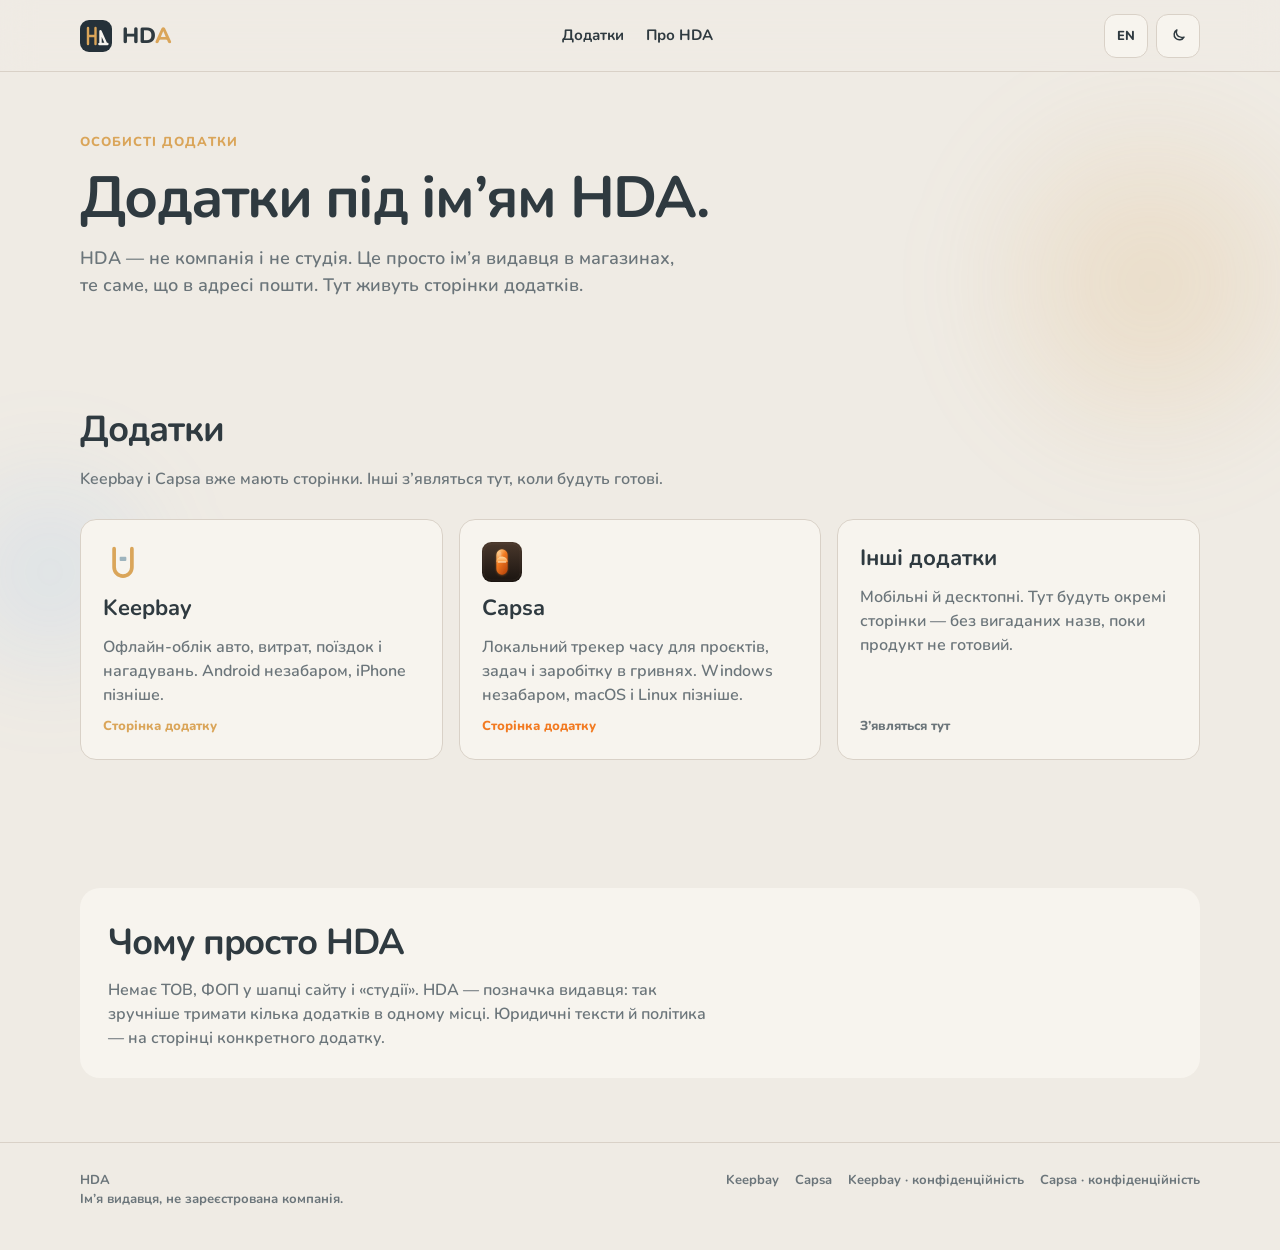
==== index.html @ 845931ef "first commit" ====
<!DOCTYPE html>
<html lang="uk" data-theme="dark">
  <head>
    <meta charset="utf-8" />
    <meta name="viewport" content="width=device-width, initial-scale=1" />
    <title>HDA — особисті додатки</title>
    <meta
      name="description"
      content="HDA — ім’я видавця особистих додатків. Не компанія і не студія. Keepbay, Capsa і наступні додатки живуть тут."
    />
    <meta name="theme-color" content="#253139" />
    <meta property="og:title" content="HDA" />
    <meta
      property="og:description"
      content="Особисті додатки під ім’ям HDA. Не компанія, не студія — лише видавець у магазині. Keepbay і Capsa."
    />
    <meta property="og:type" content="website" />
    <link rel="icon" href="assets/hda-mark.svg" type="image/svg+xml" />
    <link rel="preconnect" href="https://fonts.googleapis.com" />
    <link rel="preconnect" href="https://fonts.gstatic.com" crossorigin />
    <link
      href="https://fonts.googleapis.com/css2?family=Nunito:wght@600;700;800&display=swap"
      rel="stylesheet"
    />
    <link rel="stylesheet" href="css/style.css" />
  </head>
  <body class="page-v2" data-page="hub">
    <a class="skip" href="#main">Skip</a>
    <div class="parallax-scene" aria-hidden="true">
      <div class="orb orb-a" data-parallax="0.22"></div>
      <div class="orb orb-b" data-parallax="0.08"></div>
      <div class="orb orb-c" data-parallax="0.32"></div>
    </div>
    <header class="site-header">
      <div class="wrap header-inner">
        <a class="brand" href="index.html" aria-label="HDA">
          <img src="assets/hda-mark.svg" alt="" />
          <span>HD<span class="bay">A</span></span>
        </a>
        <nav class="nav-links" aria-label="Primary">
          <a href="#apps" data-i18n="hub.apps">Додатки</a>
          <a href="#about" data-i18n="hub.about">Про HDA</a>
        </nav>
        <div class="header-actions">
          <button class="lang-btn" id="lang-toggle" type="button" aria-label="Language">EN</button>
          <button class="icon-btn" id="theme-toggle" type="button" aria-label="Theme"></button>
          <button class="menu-btn" id="menu-toggle" type="button" aria-expanded="false" aria-controls="mobile-nav" aria-label="Menu">
            <span class="menu-bars" aria-hidden="true"><span></span><span></span><span></span></span>
          </button>
        </div>
      </div>
    </header>
    <div class="menu-backdrop" id="menu-backdrop"></div>
    <nav class="mobile-nav" id="mobile-nav" aria-hidden="true">
      <a href="#apps" data-i18n="hub.apps">Додатки</a>
      <a href="#about" data-i18n="hub.about">Про HDA</a>
      <a href="keepbay/index.html">Keepbay</a>
      <a href="capsa/index.html">Capsa</a>
    </nav>

    <main id="main">
      <section class="hero hub-hero">
        <div class="wrap">
          <div class="hero-copy hero-enter">
            <p class="eyebrow" data-i18n="hub.eyebrow">Особисті додатки</p>
            <h1 data-i18n="hub.title">Додатки під ім’ям HDA.</h1>
            <p class="lead" data-i18n="hub.lead">
              HDA — не компанія і не студія. Це просто ім’я видавця в магазинах, те саме, що в адресі пошти. Тут живуть сторінки додатків.
            </p>
          </div>
        </div>
      </section>

      <section class="section" id="apps">
        <div class="wrap">
          <div class="section-head reveal">
            <h2 data-i18n="hub.appsTitle">Додатки</h2>
            <p data-i18n="hub.appsLead">Keepbay і Capsa вже мають сторінки. Інші з’являться тут, коли будуть готові.</p>
          </div>
          <div class="app-grid">
            <a class="app-card reveal" href="keepbay/index.html">
              <img src="assets/keepbay-mark.svg" alt="" />
              <h3>Keepbay</h3>
              <p data-i18n="hub.keepbayBody">Офлайн-облік авто, витрат, поїздок і нагадувань. Android незабаром, iPhone пізніше.</p>
              <span class="app-card-cta" data-i18n="hub.keepbayCta">Сторінка додатку</span>
            </a>
            <a class="app-card is-capsa reveal" href="capsa/index.html" style="--d: 0.06s">
              <img src="assets/capsa-mark.svg" alt="" />
              <h3>Capsa</h3>
              <p data-i18n="hub.capsaBody">Локальний трекер часу для проєктів, задач і заробітку в гривнях. Windows незабаром, macOS і Linux пізніше.</p>
              <span class="app-card-cta" data-i18n="hub.capsaCta">Сторінка додатку</span>
            </a>
            <article class="app-card is-soon reveal" style="--d: 0.12s">
              <h3 data-i18n="hub.soonTitle">Інші додатки</h3>
              <p data-i18n="hub.soonBody">Мобільні й десктопні. Тут будуть окремі сторінки — без вигаданих назв, поки продукт не готовий.</p>
              <span class="app-card-cta" data-i18n="hub.soonCta">З’являться тут</span>
            </article>
          </div>
        </div>
      </section>

      <section class="section" id="about">
        <div class="wrap">
          <div class="privacy-strip reveal">
            <div>
              <h2 data-i18n="hub.aboutTitle">Чому просто HDA</h2>
              <p data-i18n="hub.aboutBody">
                Немає ТОВ, ФОП у шапці сайту і «студії». HDA — позначка видавця: так зручніше тримати кілька додатків в одному місці. Юридичні тексти й політика — на сторінці конкретного додатку.
              </p>
            </div>
          </div>
        </div>
      </section>
    </main>

    <footer class="site-footer">
      <div class="wrap footer-inner">
        <div>
          <strong>HDA</strong>
          <div data-i18n="hub.footerNote">Ім’я видавця, не зареєстрована компанія.</div>
        </div>
        <div class="footer-links">
          <a href="keepbay/index.html">Keepbay</a>
          <a href="capsa/index.html">Capsa</a>
          <a href="keepbay/privacy.html" data-i18n="hub.keepbayPrivacy">Keepbay · конфіденційність</a>
          <a href="capsa/privacy.html" data-i18n="hub.capsaPrivacy">Capsa · конфіденційність</a>
        </div>
      </div>
    </footer>
    <script src="js/main.js"></script>
  </body>
</html>
---- css/style.css ----
:root {
  --gold: #daa559;
  --gold-soft: #e9b972;
  --on-gold: #2f3a40;
  --good: #2e9b4f;
  --alert: #ff6565;
  --muted: #8b989e;
  --hint: #9aa7ad;
  --border: #3a4a51;
  --scaffold: #253139;
  --card: #2d3a3f;
  --on-surface: #fcffff;
  --nav: #2d3a3f;
  --overlay: rgba(27, 38, 44, 0.72);
  --shadow: 0 24px 60px rgba(0, 0, 0, 0.28);
  --phone-bezel: #1b262c;
  --radius-sm: 8px;
  --radius: 12px;
  --radius-lg: 16px;
  --radius-xl: 21px;
  --max: 1120px;
  --header-h: 72px;
  color-scheme: dark;
}

html[data-theme="light"] {
  --muted: #6b757a;
  --hint: #6b757a;
  --border: #d9d1c7;
  --scaffold: #efebe4;
  --card: #f7f4ee;
  --on-surface: #2f3a40;
  --nav: #f7f4ee;
  --overlay: rgba(239, 235, 228, 0.82);
  --shadow: 0 24px 50px rgba(47, 58, 64, 0.12);
  --phone-bezel: #2f3a40;
  color-scheme: light;
}

*,
*::before,
*::after {
  box-sizing: border-box;
}

html {
  scroll-behavior: smooth;
  overflow-x: clip;
  overflow-y: auto;
}

body {
  margin: 0;
  font-family: Nunito, system-ui, sans-serif;
  background: var(--scaffold);
  color: var(--on-surface);
  line-height: 1.5;
  min-height: 100vh;
  overflow: visible;
}

img,
svg {
  max-width: 100%;
  display: block;
}

a {
  color: inherit;
  text-decoration: none;
}

button,
.btn {
  font-family: inherit;
}

.skip {
  position: absolute;
  left: -999px;
  top: 0;
  background: var(--gold);
  color: var(--on-gold);
  padding: 8px 12px;
  z-index: 100;
}

.skip:focus {
  left: 12px;
  top: 12px;
}

.wrap {
  width: min(100% - 40px, var(--max));
  margin-inline: auto;
}

.site-header {
  position: sticky;
  top: 0;
  z-index: 40;
  height: var(--header-h);
  backdrop-filter: blur(16px);
  background: var(--overlay);
  border-bottom: 1px solid var(--border);
}

.header-inner {
  height: 100%;
  display: flex;
  align-items: center;
  justify-content: space-between;
  gap: 16px;
}

.brand {
  display: flex;
  align-items: center;
  gap: 10px;
  font-size: 22px;
  font-weight: 800;
  letter-spacing: -0.02em;
  line-height: 1;
}

.brand img {
  width: 32px;
  height: 32px;
}

.brand .bay {
  color: var(--gold);
}

.brand-stack {
  display: flex;
  align-items: center;
  gap: 12px;
  min-width: 0;
}

.brand-home {
  flex-shrink: 0;
  font-size: 12px;
  font-weight: 800;
  letter-spacing: 0.14em;
  text-transform: uppercase;
  color: var(--muted);
  padding-right: 12px;
  border-right: 1px solid var(--border);
}

.brand-home:hover {
  color: var(--gold);
}

.nav-links {
  display: flex;
  align-items: center;
  gap: 22px;
  font-weight: 700;
  font-size: 15px;
}

.nav-links a:hover {
  color: var(--gold);
}

.header-actions {
  display: flex;
  align-items: center;
  gap: 8px;
}

.icon-btn,
.lang-btn {
  width: 44px;
  height: 44px;
  border: 1px solid var(--border);
  background: var(--card);
  color: var(--on-surface);
  border-radius: var(--radius);
  cursor: pointer;
  display: grid;
  place-items: center;
  font-weight: 800;
  font-size: 13px;
}

.icon-btn:hover,
.lang-btn:hover,
.menu-btn:hover,
.icon-btn:focus-visible,
.lang-btn:focus-visible,
.menu-btn:focus-visible,
.btn:focus-visible,
.nav-links a:focus-visible {
  border-color: var(--gold);
  outline: 2px solid var(--gold);
  outline-offset: 2px;
}

.menu-btn {
  display: none;
  width: 44px;
  height: 44px;
  border: 1px solid var(--border);
  background: var(--card);
  color: var(--on-surface);
  border-radius: var(--radius);
  cursor: pointer;
  position: relative;
}

.menu-bars {
  width: 18px;
  height: 14px;
  position: relative;
  display: block;
}

.menu-bars span {
  position: absolute;
  left: 0;
  width: 18px;
  height: 2px;
  border-radius: 99px;
  background: currentColor;
  transition: transform 0.28s cubic-bezier(0.22, 1, 0.36, 1), top 0.28s cubic-bezier(0.22, 1, 0.36, 1), opacity 0.18s ease;
}

.menu-bars span:nth-child(1) { top: 1px; }
.menu-bars span:nth-child(2) { top: 6px; }
.menu-bars span:nth-child(3) { top: 11px; }

html.menu-open .menu-bars span:nth-child(1) {
  top: 6px;
  transform: rotate(45deg);
}

html.menu-open .menu-bars span:nth-child(2) {
  opacity: 0;
}

html.menu-open .menu-bars span:nth-child(3) {
  top: 6px;
  transform: rotate(-45deg);
}

.btn {
  display: inline-flex;
  align-items: center;
  justify-content: center;
  min-height: 48px;
  padding: 0 20px;
  border-radius: var(--radius);
  font-weight: 800;
  font-size: 16px;
  border: 1px solid transparent;
  cursor: pointer;
  transition: transform 0.15s ease, background 0.15s ease, opacity 0.15s ease;
}

.btn:hover {
  transform: translateY(-1px);
}

.btn-gold {
  background: var(--gold);
  color: var(--on-gold);
}

.btn-gold:hover {
  background: var(--gold-soft);
}

.btn-ghost {
  background: transparent;
  color: var(--on-surface);
  border-color: var(--border);
}

.btn-ghost:hover {
  border-color: var(--gold);
}

.btn:disabled,
.btn.is-disabled {
  opacity: 0.55;
  pointer-events: none;
  transform: none;
}

.hero {
  padding: 48px 0 28px;
}

.hero-grid {
  display: grid;
  grid-template-columns: 1.05fr 0.95fr;
  gap: 48px;
  align-items: center;
}

.eyebrow {
  display: inline-flex;
  align-items: center;
  gap: 8px;
  color: var(--gold);
  font-weight: 800;
  font-size: 13px;
  letter-spacing: 0.08em;
  text-transform: uppercase;
  margin-bottom: 14px;
}

.hero h1 {
  margin: 0 0 16px;
  font-size: clamp(36px, 5vw, 58px);
  line-height: 1.08;
  letter-spacing: -0.03em;
}

.lead {
  margin: 0 0 28px;
  font-size: 18px;
  font-weight: 600;
  color: var(--muted);
  max-width: 36rem;
}

.hero-cta {
  display: flex;
  flex-wrap: wrap;
  gap: 12px;
  margin-bottom: 22px;
}

.hero-note {
  font-size: 13px;
  font-weight: 700;
  color: var(--muted);
}

.pills {
  display: flex;
  flex-wrap: wrap;
  gap: 8px;
  margin-top: 18px;
}

.pill {
  background: var(--card);
  border: 1px solid var(--border);
  border-radius: 999px;
  padding: 6px 12px;
  font-size: 13px;
  font-weight: 700;
  color: var(--muted);
}

.phone-stage {
  display: flex;
  flex-direction: column;
  align-items: center;
  justify-content: center;
  gap: 16px;
  min-height: 660px;
  touch-action: pan-y;
}

.phone {
  width: 300px;
  height: 640px;
  background: linear-gradient(180deg, #2c3036 0%, #16191d 100%);
  border-radius: 28px;
  padding: 6px;
  box-shadow: var(--shadow), inset 0 0 0 1px rgba(255, 255, 255, 0.08);
  position: relative;
}

.phone-cam,
.phone-btn,
.phone-port {
  position: absolute;
  pointer-events: none;
}

.phone-cam {
  top: 12px;
  left: 50%;
  width: 10px;
  height: 10px;
  transform: translateX(-50%);
  background: radial-gradient(circle at 35% 30%, #2a3340 0 28%, #0a0c0e 40%);
  border: 1px solid #4a525a;
  border-radius: 50%;
  z-index: 3;
  box-shadow: 0 0 0 2px #12151a, inset 0 0 0 1.5px #1b2228;
}

.phone-vol {
  left: -3px;
  top: 112px;
  width: 3px;
  height: 54px;
  background: #3c4248;
  border-radius: 2px 0 0 2px;
}

.phone-power {
  right: -3px;
  top: 150px;
  width: 3px;
  height: 34px;
  background: #3c4248;
  border-radius: 0 2px 2px 0;
}

.phone-port {
  bottom: 2px;
  left: 50%;
  width: 26px;
  height: 3px;
  transform: translateX(-50%);
  background: #0b0d0f;
  border-radius: 2px;
}

.phone-screen {
  height: 100%;
  background: var(--scaffold);
  border-radius: 22px;
  overflow: clip;
  display: flex;
  flex-direction: column;
}

.phone[data-device="ios"] {
  border-radius: 42px;
  padding: 10px;
  background: #1b1f24;
  box-shadow: var(--shadow), inset 0 0 0 1px rgba(255, 255, 255, 0.1);
}

.phone[data-device="ios"] .phone-screen {
  border-radius: 34px;
}

.phone[data-device="ios"] .phone-cam {
  top: 14px;
  width: 76px;
  height: 22px;
  border-radius: 14px;
  background: #050607;
  border: 0;
  box-shadow: inset 0 0 0 1px #11161a;
}

.phone[data-device="ios"] .phone-vol {
  top: 118px;
  height: 70px;
}

.phone[data-device="ios"] .phone-power {
  top: 168px;
  height: 42px;
}

.phone[data-device="ios"] .phone-port {
  display: none;
}

.phone[data-device="ios"] .mock-appbar,
.phone[data-device="ios"] .mock-topbar {
  padding-top: 30px;
}

.device-switch {
  display: flex;
  gap: 4px;
  padding: 4px;
  background: var(--card);
  border: 1px solid var(--border);
  border-radius: 999px;
}

.device-switch button {
  appearance: none;
  border: 0;
  background: transparent;
  color: var(--muted);
  font: inherit;
  font-size: 12px;
  font-weight: 800;
  padding: 6px 12px;
  border-radius: 999px;
  cursor: pointer;
}

.device-switch button.is-on {
  background: var(--scaffold);
  color: var(--on-surface);
}

.device-switch button:disabled {
  cursor: not-allowed;
  opacity: 0.58;
}

.device-switch button small {
  margin-left: 6px;
  font-size: 9px;
  font-weight: 800;
  letter-spacing: 0.05em;
  text-transform: uppercase;
  color: var(--muted);
}

.device-switch button:not(:disabled) small {
  display: none;
}

.phone-slideshow .phone-screen {
  position: relative;
  display: block;
  color: var(--on-surface);
}

.phone-slide {
  position: absolute;
  inset: 0;
  display: flex;
  flex-direction: column;
  background: var(--scaffold);
  opacity: 0;
  transition: opacity 0.7s ease;
  pointer-events: none;
}

.phone-slide.is-active {
  opacity: 1;
  z-index: 1;
  pointer-events: auto;
}

@media (prefers-reduced-motion: reduce) {
  .phone-slide {
    transition: none;
  }
}

.mock-photo {
  background: #1b262c;
}

html[data-theme="light"] .mock-photo {
  background: #d9d1c7;
}

.mock-topbar {
  display: flex;
  align-items: center;
  gap: 8px;
  padding: 22px 12px 8px;
  min-height: 52px;
}

.mock-topbar strong {
  flex: 1;
  font-size: 16px;
  font-weight: 800;
}

.mock-tools {
  display: flex;
  gap: 6px;
}

.mock-tool {
  width: 32px;
  height: 32px;
  border-radius: 10px;
  background: var(--card);
  color: var(--gold);
  display: grid;
  place-items: center;
  flex-shrink: 0;
}

.mock-tool svg {
  width: 16px;
  height: 16px;
}

.g-card {
  background: var(--card);
  border-radius: 16px;
  padding: 10px;
  margin-bottom: 8px;
  border: 1px solid transparent;
}

.g-card.is-on {
  border-color: var(--gold);
}

.g-head {
  display: flex;
  align-items: center;
  gap: 8px;
}

.g-ico {
  width: 36px;
  height: 36px;
  border-radius: 12px;
  background: rgba(218, 165, 89, 0.16);
  color: var(--gold);
  display: grid;
  place-items: center;
  flex-shrink: 0;
}

.g-ico svg {
  width: 20px;
  height: 20px;
}

.g-thumb {
  width: 44px;
  height: 36px;
  border-radius: 8px;
  object-fit: cover;
  flex-shrink: 0;
}

.g-head b {
  display: block;
  font-size: 12px;
  font-weight: 800;
}

.g-meta {
  display: flex;
  align-items: center;
  gap: 6px;
  margin-top: 2px;
  color: var(--muted);
  font-size: 10px;
  font-weight: 700;
}

.g-chip {
  padding: 2px 7px;
  border-radius: 99px;
  font-size: 9px;
  font-weight: 800;
}

.g-chip.escooter {
  background: rgba(46, 155, 79, 0.18);
  color: #4caf7a;
}

.g-chip.bicycle {
  background: rgba(46, 155, 79, 0.18);
  color: #4caf7a;
}

.g-chip.car {
  background: rgba(218, 165, 89, 0.2);
  color: var(--gold);
}

.g-chip.scooter {
  background: rgba(232, 140, 48, 0.2);
  color: #e08c38;
}

.g-check {
  margin-left: auto;
  width: 18px;
  height: 18px;
  border-radius: 50%;
  border: 1.6px solid var(--gold);
  color: var(--gold);
  display: grid;
  place-items: center;
  font-size: 10px;
}

.g-plate {
  margin: 4px 0 0 44px;
  color: var(--gold);
  font-size: 11px;
  font-weight: 800;
}

.g-stats {
  display: grid;
  grid-template-columns: 1fr 1fr;
  gap: 6px;
  margin-top: 8px;
}

.g-stat {
  background: rgba(0, 0, 0, 0.12);
  border-radius: 12px;
  padding: 6px 8px;
}

html[data-theme="light"] .g-stat {
  background: rgba(47, 58, 64, 0.06);
}

.g-stat span {
  display: block;
  color: var(--muted);
  font-size: 9px;
  font-weight: 700;
}

.g-stat b {
  display: block;
  margin-top: 2px;
  font-size: 11px;
}

.act-search {
  display: flex;
  align-items: center;
  gap: 8px;
  margin-bottom: 8px;
}

.act-field {
  flex: 1;
  height: 34px;
  border-radius: 12px;
  background: var(--card);
  color: var(--muted);
  display: flex;
  align-items: center;
  gap: 8px;
  padding: 0 10px;
  font-size: 12px;
  font-weight: 700;
}

.act-chips {
  display: flex;
  gap: 6px;
  overflow: clip;
  margin-bottom: 8px;
}

.act-chip {
  flex: 0 0 auto;
  display: inline-flex;
  align-items: center;
  gap: 5px;
  height: 28px;
  padding: 0 9px;
  border-radius: 10px;
  background: var(--card);
  font-size: 10px;
  font-weight: 800;
  color: var(--muted);
}

.act-chip.is-on {
  color: var(--on-surface);
  background: #3a494f;
}

html[data-theme="light"] .act-chip.is-on {
  background: #e4ddd3;
}

.act-card {
  background: var(--card);
  border-radius: 16px;
  padding: 9px 10px;
  margin-bottom: 7px;
  display: grid;
  grid-template-columns: 28px 1fr auto;
  gap: 8px;
  align-items: start;
}

.act-ico {
  width: 28px;
  height: 28px;
  border-radius: 9px;
  display: grid;
  place-items: center;
}

.act-ico.wash {
  background: rgba(80, 180, 190, 0.2);
  color: #5ec4c8;
}

.act-ico.park {
  background: rgba(46, 155, 79, 0.18);
  color: #4caf7a;
}

.act-ico.bolt {
  background: rgba(232, 140, 48, 0.2);
  color: #e08c38;
}

.act-card strong {
  display: block;
  font-size: 12px;
}

.act-tags {
  display: flex;
  gap: 6px;
  margin-top: 3px;
}

.act-tag {
  font-size: 9px;
  font-weight: 800;
  color: var(--muted);
}

.act-tag.ok {
  color: #4caf7a;
}

.act-cost {
  color: var(--gold);
  font-size: 12px;
  font-weight: 800;
  text-align: right;
}

.act-when {
  display: block;
  margin-top: 4px;
  color: var(--muted);
  font-size: 9px;
  font-weight: 700;
}

.act-fab {
  position: absolute;
  right: 14px;
  bottom: 78px;
  height: 36px;
  padding: 0 12px;
  border-radius: 18px;
  background: var(--gold);
  color: var(--on-gold);
  font-size: 11px;
  font-weight: 800;
  display: inline-flex;
  align-items: center;
  gap: 5px;
  z-index: 2;
}

.mock-map {
  flex: 1;
  position: relative;
  margin: 0 0 4px;
  overflow: clip;
  background:
    radial-gradient(circle at 28% 42%, #cbb98a 0 9%, transparent 10%),
    radial-gradient(circle at 62% 58%, #b7c48a 0 14%, transparent 15%),
    linear-gradient(160deg, #8a9a68 0%, #6f7f52 48%, #8b7a55 100%);
}

html[data-theme="light"] .mock-map {
  background:
    radial-gradient(circle at 28% 42%, #efe3b8 0 9%, transparent 10%),
    radial-gradient(circle at 62% 58%, #d7e4a8 0 14%, transparent 15%),
    linear-gradient(160deg, #d5e0b4 0%, #b7c78a 48%, #d8c49a 100%);
}

.map-roads {
  position: absolute;
  inset: 0;
  background:
    linear-gradient(110deg, transparent 42%, rgba(210, 120, 90, 0.7) 42.6% 44%, transparent 44.6%),
    linear-gradient(18deg, transparent 58%, rgba(210, 120, 90, 0.55) 58.5% 60%, transparent 60.5%);
}

.map-label {
  position: absolute;
  font-size: 10px;
  font-weight: 800;
  color: rgba(255, 255, 255, 0.82);
  text-shadow: 0 1px 2px rgba(0, 0, 0, 0.35);
}

html[data-theme="light"] .map-label {
  color: #3d4a32;
  text-shadow: none;
}

.map-pin {
  position: absolute;
  width: 28px;
  height: 28px;
  border-radius: 10px;
  color: #fff;
  display: grid;
  place-items: center;
  box-shadow: 0 6px 14px rgba(0, 0, 0, 0.22);
}

.map-pin svg {
  width: 14px;
  height: 14px;
}

.map-dot {
  position: absolute;
  width: 12px;
  height: 12px;
  border-radius: 50%;
  background: #3d7eff;
  border: 2px solid #fff;
  box-shadow: 0 0 0 6px rgba(61, 126, 255, 0.25);
}

.map-side {
  position: absolute;
  right: 10px;
  display: grid;
  gap: 8px;
}

.map-side.top {
  top: 10px;
}

.map-side.mid {
  top: 46%;
}

.map-round {
  width: 32px;
  height: 32px;
  border-radius: 50%;
  background: var(--card);
  color: var(--on-surface);
  display: grid;
  place-items: center;
  box-shadow: 0 8px 18px rgba(0, 0, 0, 0.18);
}

.map-round.is-on {
  outline: 2px solid var(--gold);
}

.map-round svg {
  width: 15px;
  height: 15px;
}

.set-user {
  display: flex;
  align-items: center;
  gap: 10px;
  background: var(--card);
  border-radius: 16px;
  padding: 10px;
  margin-bottom: 8px;
}

.set-ava {
  width: 36px;
  height: 36px;
  border-radius: 50%;
  background: #d9c6ea;
  color: #5b4670;
  display: grid;
  place-items: center;
  font-size: 16px;
  font-weight: 800;
}

.set-user b {
  display: block;
  font-size: 13px;
}

.pro-badge {
  display: inline-block;
  margin-top: 3px;
  padding: 1px 7px;
  border-radius: 99px;
  border: 1px solid var(--gold);
  color: var(--gold);
  font-size: 8px;
  font-weight: 800;
  letter-spacing: 0.04em;
}

.set-row {
  display: flex;
  align-items: center;
  gap: 8px;
  background: var(--card);
  border-radius: 14px;
  padding: 9px 10px;
  margin-bottom: 6px;
  font-size: 12px;
  font-weight: 800;
}

.set-ico {
  width: 22px;
  color: var(--gold);
  display: grid;
  place-items: center;
}

.set-ico svg {
  width: 16px;
  height: 16px;
}

.set-toggle {
  margin-left: auto;
  width: 34px;
  height: 20px;
  border-radius: 99px;
  background: var(--gold);
  position: relative;
}

.set-toggle::after {
  content: "";
  position: absolute;
  top: 2px;
  right: 2px;
  width: 16px;
  height: 16px;
  border-radius: 50%;
  background: #fff;
}

.phone-slide .mock-scroll {
  min-height: 0;
}

.phone-slide .mock-nav {
  flex-shrink: 0;
}

.mock-topbar .act-search-bar {
  flex: 1;
  margin: 0;
}

.map-label.city { left: 18%; top: 28%; }
.map-pin.p1 { left: 48%; top: 34%; background: #e07a3a; }
.map-pin.p2 { left: 62%; top: 38%; background: #4aa0d8; }
.map-pin.p3 { left: 44%; top: 48%; background: #e0b03a; }
.map-pin.p4 { left: 58%; top: 54%; background: #e07a3a; }
.map-pin.p5 { left: 38%; top: 58%; background: #3db56a; }
.map-pin.p6 { left: 52%; top: 62%; background: #9b5ed4; }
.map-dot.me { left: 46%; top: 66%; }

.pro-badge.end {
  margin-left: auto;
  margin-top: 0;
}

.set-grow {
  flex: 1;
  min-width: 0;
  line-height: 1.25;
}

.mock-appbar {
  display: flex;
  align-items: center;
  gap: 8px;
  padding: 20px 12px 8px;
  font-weight: 800;
}

.mock-avatar {
  width: 34px;
  height: 34px;
  border-radius: 50%;
  object-fit: cover;
  flex-shrink: 0;
  background: var(--card);
}

.mock-switcher {
  flex: 1;
  min-width: 0;
}

.mock-switcher strong {
  display: block;
  font-size: 13px;
  line-height: 1.15;
}

.mock-switcher small {
  display: block;
  color: var(--muted);
  font-size: 10px;
  font-weight: 700;
}

.mock-chevron {
  color: var(--muted);
  font-size: 11px;
  padding-right: 2px;
}

.mock-bell {
  width: 34px;
  height: 34px;
  border-radius: 11px;
  background: var(--card);
  display: grid;
  place-items: center;
  flex-shrink: 0;
}

.mock-scroll {
  flex: 1;
  overflow: clip;
  padding: 0 12px 4px;
}

.mock-photo {
  border-radius: 16px;
  overflow: hidden;
  aspect-ratio: 1.72;
  background: #1b262c;
}

.mock-photo img {
  width: 100%;
  height: 100%;
  object-fit: cover;
  display: block;
}

.mock-segment {
  display: flex;
  justify-content: center;
  gap: 8px;
  margin: 8px 0 2px;
}

.mock-seg {
  display: inline-flex;
  align-items: center;
  gap: 5px;
  padding: 4px 9px;
  border-radius: 20px;
  font-size: 10px;
  font-weight: 800;
  color: var(--muted);
}

.mock-seg i {
  width: 6px;
  height: 6px;
  border-radius: 99px;
  background: #bdbdbd;
  display: block;
}

.mock-seg.on {
  background: rgba(218, 165, 89, 0.18);
  color: var(--gold);
}

.mock-seg.on i {
  width: 11px;
  height: 6px;
  background: var(--gold);
}

.mock-seg b {
  font-weight: 800;
}

.mock-name {
  text-align: center;
  margin: 2px 0 8px;
}

.mock-name strong {
  display: block;
  font-size: 15px;
}

.mock-name span {
  color: var(--gold);
  font-weight: 800;
  font-size: 13px;
}

.mock-badges {
  display: grid;
  grid-template-columns: 1fr 1fr;
  gap: 8px;
  margin-bottom: 10px;
}

.mock-badge,
.mock-row {
  background: var(--card);
  border-radius: 14px;
}

.mock-badge {
  padding: 8px 10px;
}

.mock-badge .lbl {
  display: block;
  color: var(--muted);
  font-size: 10px;
  font-weight: 700;
}

.mock-val {
  display: flex;
  align-items: center;
  gap: 6px;
  margin-top: 5px;
  font-size: 12px;
  font-weight: 800;
}

.mock-val img,
.mock-val svg {
  width: 15px;
  height: 15px;
  flex-shrink: 0;
}

.mock-h {
  margin: 0 2px 6px;
  font-size: 14px;
  font-weight: 800;
}

.mock-row {
  display: flex;
  align-items: center;
  gap: 8px;
  padding: 8px 10px;
  margin-bottom: 7px;
}

.mock-icon {
  width: 32px;
  height: 32px;
  border-radius: 10px;
  background: rgba(218, 165, 89, 0.2);
  color: var(--gold);
  display: grid;
  place-items: center;
  flex-shrink: 0;
}

.mock-row strong {
  display: block;
  font-size: 12px;
}

.mock-row > div span {
  color: var(--muted);
  font-size: 10px;
  font-weight: 700;
}

.mock-go {
  margin-left: auto;
  color: var(--muted);
  opacity: 0.55;
  font-size: 18px;
  line-height: 1;
}

.mock-nav {
  margin: 4px 12px 12px;
  height: 56px;
  background: var(--card);
  border: 1px solid var(--border);
  border-radius: 21px;
  display: grid;
  grid-template-columns: repeat(5, 1fr);
  align-items: center;
  justify-items: center;
  color: rgba(252, 255, 255, 0.38);
}

html[data-theme="light"] .mock-nav {
  color: rgba(47, 58, 64, 0.38);
}

.mock-nav .nav-ico {
  width: 24px;
  height: 24px;
  display: block;
  background: currentColor;
  -webkit-mask: var(--nav-ico) center / contain no-repeat;
  mask: var(--nav-ico) center / contain no-repeat;
}

.mock-nav .nav-home {
  --nav-ico: url("../assets/nav/dashboard.svg");
}

.mock-nav .on .nav-home {
  --nav-ico: url("../assets/nav/dashboard-fill.svg");
}

.mock-nav .nav-garage {
  --nav-ico: url("../assets/nav/garage-icon.svg");
}

.mock-nav .on .nav-garage {
  --nav-ico: url("../assets/nav/garage-icon-active.svg");
}

.mock-nav .nav-actions {
  --nav-ico: url("../assets/nav/repair.svg");
}

.mock-nav .on .nav-actions {
  --nav-ico: url("../assets/nav/repair-fill.svg");
}

.mock-nav .nav-map {
  --nav-ico: url("../assets/nav/map-4.svg");
}

.mock-nav .on .nav-map {
  --nav-ico: url("../assets/nav/map-4-active.svg");
}

.mock-nav .nav-settings {
  --nav-ico: url("../assets/nav/settings-new.svg");
}

.mock-nav .on {
  color: var(--gold);
}

.mock-nav .dot {
  position: relative;
}

.mock-nav .dot::after {
  content: "";
  position: absolute;
  top: -1px;
  right: -2px;
  width: 6px;
  height: 6px;
  background: #ff3b30;
  border-radius: 50%;
}

.section {
  padding: 64px 0;
}

.section-head {
  max-width: 640px;
  margin-bottom: 28px;
}

.section h2 {
  margin: 0 0 10px;
  font-size: clamp(26px, 3.2vw, 36px);
  letter-spacing: -0.03em;
}

.section-head p {
  margin: 0;
  color: var(--muted);
  font-weight: 600;
}

.features {
  display: grid;
  grid-template-columns: repeat(3, 1fr);
  gap: 14px;
}

.feature {
  background: var(--card);
  border-radius: var(--radius-lg);
  padding: 20px;
  min-height: 180px;
  border: 1px solid transparent;
  transition: border-color 0.15s ease;
}

.feature:hover {
  border-color: var(--gold);
}

.feature .icon {
  width: 48px;
  height: 48px;
  border-radius: 14px;
  background: rgba(218, 165, 89, 0.2);
  color: var(--gold);
  display: grid;
  place-items: center;
  margin-bottom: 14px;
}

.feature h3 {
  margin: 0 0 8px;
  font-size: 18px;
}

.feature p {
  margin: 0;
  color: var(--muted);
  font-weight: 600;
  font-size: 14px;
}

.real-showcase-section {
  padding-top: 28px;
}

.real-showcase {
  position: relative;
  isolation: isolate;
  display: grid;
  grid-template-columns: minmax(280px, 0.72fr) minmax(540px, 1.28fr);
  align-items: center;
  min-height: 520px;
  overflow: hidden;
  border: 1px solid var(--border);
  border-radius: 28px;
  background:
    radial-gradient(circle at 78% 42%, rgba(218, 165, 89, 0.13), transparent 38%),
    linear-gradient(135deg, var(--card), var(--scaffold));
  box-shadow: var(--shadow);
}

.real-showcase::after {
  content: "";
  position: absolute;
  z-index: -1;
  inset: 0;
  opacity: 0.18;
  background-image: repeating-linear-gradient(
    135deg,
    transparent 0,
    transparent 70px,
    rgba(255, 255, 255, 0.1) 71px,
    transparent 72px
  );
}

.real-showcase-copy {
  z-index: 2;
  padding: 48px 0 48px 48px;
}

.real-showcase-copy h2 {
  max-width: 420px;
  font-size: clamp(30px, 3.6vw, 48px);
  line-height: 1.05;
}

.real-showcase-copy > p:not(.eyebrow) {
  max-width: 430px;
  margin: 0;
  color: var(--muted);
  font-weight: 600;
}

.real-showcase-points {
  display: flex;
  flex-wrap: wrap;
  gap: 8px;
  margin-top: 24px;
}

.real-showcase-points span {
  padding: 8px 12px;
  border: 1px solid rgba(218, 165, 89, 0.35);
  border-radius: 999px;
  background: rgba(218, 165, 89, 0.1);
  color: var(--gold-soft);
  font-size: 12px;
  font-weight: 800;
}

.real-showcase-media {
  align-self: end;
  min-width: 0;
  margin: -36px -50px -55px -30px;
}

.real-showcase-media img {
  width: 100%;
  height: auto;
  aspect-ratio: 14 / 9;
  object-fit: contain;
  filter: drop-shadow(0 30px 35px rgba(0, 0, 0, 0.25));
}

.story {
  display: grid;
  grid-template-columns: 1fr 1fr;
  gap: 18px;
}

.story-card {
  background: var(--card);
  border-radius: 20px;
  padding: 28px 24px 12px;
  display: grid;
  align-content: space-between;
  min-height: 280px;
}

.story-card h3 {
  margin: 0 0 8px;
  font-size: 22px;
}

.story-card p {
  margin: 0;
  color: var(--muted);
  font-weight: 600;
}

.story-card img {
  width: min(240px, 100%);
  margin: 18px auto 0;
}

.privacy-strip {
  background: var(--card);
  border-radius: 20px;
  padding: 28px;
  display: grid;
  grid-template-columns: 1.4fr 1fr;
  gap: 20px;
  align-items: center;
}

.privacy-strip h2 {
  margin: 0 0 8px;
}

.privacy-strip p {
  margin: 0;
  color: var(--muted);
  font-weight: 600;
}

.plans {
  display: grid;
  grid-template-columns: 1fr 1fr;
  gap: 14px;
}

.plan {
  background: var(--card);
  border-radius: 20px;
  padding: 24px;
  border: 1px solid transparent;
}

.plan.pro {
  border-color: var(--gold);
}

.plan .badge {
  display: inline-block;
  background: rgba(218, 165, 89, 0.18);
  color: var(--gold);
  font-weight: 800;
  font-size: 12px;
  letter-spacing: 0.08em;
  padding: 4px 8px;
  border-radius: 999px;
  margin-bottom: 10px;
}

.plan h3 {
  margin: 0 0 8px;
  font-size: 28px;
}

.plan .price {
  font-size: 15px;
  font-weight: 700;
  color: var(--muted);
  margin-bottom: 18px;
}

.plan ul {
  margin: 0;
  padding: 0;
  list-style: none;
}

.plan li {
  display: flex;
  justify-content: space-between;
  gap: 12px;
  padding: 9px 0;
  border-top: 1px solid var(--border);
  font-weight: 700;
  font-size: 14px;
}

.plan li span {
  color: var(--muted);
  font-weight: 700;
  text-align: right;
}

.plan li.plan-group {
  display: block;
  padding: 20px 0 7px;
  border-top: 0;
}

.plan li.plan-group:first-child {
  padding-top: 2px;
}

.plan li.plan-group span {
  display: block;
  color: var(--gold);
  font-size: 11px;
  font-weight: 900;
  letter-spacing: 0.08em;
  text-align: left;
  text-transform: uppercase;
}

.plan-note {
  margin-top: 16px;
  font-size: 13px;
  font-weight: 700;
  color: var(--muted);
}

.faq {
  display: grid;
  gap: 10px;
}

.faq details {
  background: var(--card);
  border-radius: var(--radius-lg);
  padding: 4px 18px;
}

.faq summary {
  cursor: pointer;
  font-weight: 800;
  padding: 14px 0;
  list-style: none;
}

.faq summary::-webkit-details-marker {
  display: none;
}

.faq summary::after {
  content: "+";
  float: right;
  color: var(--gold);
  font-size: 20px;
  line-height: 1;
}

.faq details[open] summary::after {
  content: "–";
}

.faq p {
  margin: 0 0 16px;
  color: var(--muted);
  font-weight: 600;
}

.cta-band {
  text-align: center;
  background: var(--card);
  border-radius: 24px;
  padding: 48px 24px;
}

.cta-band h2 {
  margin: 0 0 8px;
}

.cta-band p {
  margin: 0 auto 22px;
  max-width: 540px;
  color: var(--muted);
  font-weight: 600;
}

.stores {
  display: grid;
  grid-template-columns: 1fr 1fr;
  gap: 12px;
  max-width: 640px;
  margin: 0 auto;
  text-align: left;
}

.stores-3 {
  grid-template-columns: 1fr 1fr 1fr;
  max-width: 920px;
}

.store {
  display: grid;
  grid-template-columns: auto 1fr auto;
  gap: 12px;
  align-items: center;
  background: var(--scaffold);
  border: 1px solid var(--border);
  border-radius: 16px;
  padding: 14px 16px;
}

.store.is-soon {
  border-color: var(--gold);
}

.store.is-later {
  opacity: 0.78;
}

.store-icon {
  width: 40px;
  height: 40px;
  border-radius: 12px;
  background: rgba(218, 165, 89, 0.16);
  color: var(--gold);
  display: grid;
  place-items: center;
}

.store.is-later .store-icon {
  background: rgba(139, 152, 158, 0.16);
  color: var(--muted);
}

.store h3 {
  margin: 0 0 2px;
  font-size: 16px;
}

.store p {
  margin: 0;
  font-size: 13px;
  font-weight: 700;
}

.store-badge {
  font-size: 11px;
  font-weight: 800;
  letter-spacing: 0.06em;
  text-transform: uppercase;
  color: var(--gold);
}

.store.is-later .store-badge {
  color: var(--muted);
}

.site-footer {
  border-top: 1px solid var(--border);
  padding: 28px 0 40px;
  color: var(--muted);
  font-weight: 700;
  font-size: 13px;
}

.footer-inner {
  display: flex;
  justify-content: space-between;
  gap: 16px;
  flex-wrap: wrap;
}

.footer-links {
  display: flex;
  gap: 16px;
}

.legal {
  padding: 40px 0 80px;
}

.legal h1 {
  margin: 0 0 8px;
  font-size: 36px;
}

.legal .meta {
  color: var(--muted);
  font-weight: 700;
  margin-bottom: 28px;
}

.legal h2 {
  margin: 28px 0 8px;
  font-size: 20px;
}

.legal p,
.legal li {
  color: var(--muted);
  font-weight: 600;
}

.legal ul {
  padding-left: 18px;
}

.hub-hero {
  padding-bottom: 12px;
}

.hub-hero .lead {
  max-width: 38rem;
}

.app-grid {
  display: grid;
  grid-template-columns: repeat(auto-fit, minmax(240px, 1fr));
  gap: 16px;
}

.app-card {
  display: flex;
  flex-direction: column;
  gap: 10px;
  min-height: 220px;
  padding: 22px;
  background: var(--card);
  border: 1px solid var(--border);
  border-radius: var(--radius-lg);
  color: inherit;
  text-decoration: none;
}

a.app-card:hover {
  border-color: var(--gold);
}

.app-card img {
  width: 40px;
  height: 40px;
}

.app-card h3 {
  margin: 0;
  font-size: 22px;
}

.app-card p {
  margin: 0;
  flex: 1;
  color: var(--muted);
  font-weight: 600;
}

.app-card-cta {
  color: var(--gold);
  font-size: 13px;
  font-weight: 800;
}

.app-card.is-soon {
  opacity: 0.78;
}

.app-card.is-soon .app-card-cta {
  color: var(--muted);
}

a.app-card.is-capsa:hover {
  border-color: #f27a21;
}

.app-card.is-capsa .app-card-cta {
  color: #f27a21;
}

.menu-backdrop,
.mobile-nav {
  display: none;
}

@media (max-width: 960px) {
  .hero-grid,
  .story,
  .privacy-strip,
  .plans,
  .stores,
  .stores-3 {
    grid-template-columns: 1fr;
  }

  .features {
    grid-template-columns: 1fr 1fr;
  }

  .real-showcase {
    grid-template-columns: 1fr;
  }

  .real-showcase-copy {
    padding: 42px 42px 0;
  }

  .real-showcase-copy h2,
  .real-showcase-copy > p:not(.eyebrow) {
    max-width: 620px;
  }

  .real-showcase-media {
    width: min(860px, 112%);
    margin: -20px auto -60px;
  }

  .phone-stage {
    min-height: auto;
  }

  .hero-grid {
    gap: 28px;
  }

  .phone {
    transform: scale(0.92);
  }

  .phone-float,
  .desk-float {
    animation: none;
  }
}

@media (max-width: 720px) {
  .wrap {
    width: min(100% - 28px, var(--max));
  }

  .nav-links,
  .header-actions .btn {
    display: none;
  }

  .app-grid {
    grid-template-columns: 1fr;
  }

  .menu-btn {
    display: grid;
    place-items: center;
  }

  .features {
    grid-template-columns: 1fr;
  }

  .real-showcase {
    border-radius: 22px;
  }

  .real-showcase-copy {
    padding: 28px 24px 0;
  }

  .real-showcase-copy h2 {
    font-size: 30px;
  }

  .real-showcase-points {
    margin-top: 18px;
  }

  .real-showcase-media {
    width: 135%;
    margin: -6px -18% -35px;
  }

  .hero {
    padding-top: 24px;
  }

  .section {
    padding: 48px 0;
  }

  .menu-backdrop {
    display: block;
    position: fixed;
    inset: 0;
    background: var(--overlay);
    opacity: 0;
    pointer-events: none;
    z-index: 38;
    transition: opacity 0.28s ease;
  }

  html.menu-open .menu-backdrop {
    opacity: 1;
    pointer-events: auto;
  }

  .mobile-nav {
    display: flex;
    position: fixed;
    top: calc(var(--header-h) + 10px);
    left: 14px;
    right: 14px;
    z-index: 39;
    flex-direction: column;
    gap: 4px;
    padding: 10px;
    background: var(--card);
    border: 1px solid var(--border);
    border-radius: 20px;
    box-shadow: var(--shadow);
    font-weight: 800;
    opacity: 0;
    visibility: hidden;
    pointer-events: none;
    transform: translateY(-14px) scale(0.98);
    transform-origin: top center;
    transition: transform 0.34s cubic-bezier(0.22, 1, 0.36, 1), opacity 0.24s ease, visibility 0.34s;
  }

  html.menu-open .mobile-nav {
    opacity: 1;
    visibility: visible;
    pointer-events: auto;
    transform: none;
  }

  .mobile-nav a {
    display: flex;
    align-items: center;
    min-height: 48px;
    padding: 0 14px;
    border-radius: 14px;
    font-size: 16px;
    transform: translateY(8px);
    opacity: 0;
  }

  html.menu-open .mobile-nav a {
    animation: menu-item-in 0.42s cubic-bezier(0.22, 1, 0.36, 1) forwards;
  }

  html.menu-open .mobile-nav a:nth-child(1) { animation-delay: 0.04s; }
  html.menu-open .mobile-nav a:nth-child(2) { animation-delay: 0.08s; }
  html.menu-open .mobile-nav a:nth-child(3) { animation-delay: 0.12s; }
  html.menu-open .mobile-nav a:nth-child(4) { animation-delay: 0.16s; }
  html.menu-open .mobile-nav a:nth-child(5) { animation-delay: 0.2s; }
  html.menu-open .mobile-nav a:nth-child(6) { animation-delay: 0.24s; }

  .mobile-nav a:hover,
  .mobile-nav a:focus-visible {
    background: rgba(218, 165, 89, 0.14);
    color: var(--gold);
  }

  .mobile-nav .btn {
    width: 100%;
    margin-top: 6px;
    opacity: 0;
    transform: translateY(8px);
  }

  html.menu-open .mobile-nav .btn {
    animation: menu-item-in 0.42s cubic-bezier(0.22, 1, 0.36, 1) 0.24s forwards;
  }

  .mobile-nav .btn:hover,
  .mobile-nav .btn:focus-visible {
    background: var(--gold);
    color: var(--on-gold);
  }

  html.menu-open {
    overflow: hidden;
  }

  @keyframes menu-item-in {
    to {
      opacity: 1;
      transform: none;
    }
  }

  html:has(.site-header.is-compact) {
    --header-h: 60px;
  }

  .trial-band,
  .trial-steps {
    grid-template-columns: 1fr;
  }

  .phone-float,
  .desk-float {
    animation: none;
  }
}

/* —— v2 motion: parallax, reveal, accordion, trial —— */

.page-v2 {
  overflow: visible;
}

.parallax-scene {
  position: fixed;
  inset: 0;
  pointer-events: none;
  z-index: 0;
  overflow: hidden;
}

.page-v2 main,
.page-v2 .site-footer {
  position: relative;
  z-index: 1;
}

.orb {
  position: absolute;
  border-radius: 50%;
  filter: blur(40px);
  will-change: transform;
}

.orb-a {
  width: 420px;
  height: 420px;
  top: 8%;
  right: -80px;
  background: radial-gradient(circle, rgba(218, 165, 89, 0.28), transparent 68%);
}

.orb-b {
  width: 280px;
  height: 280px;
  top: 48%;
  left: -90px;
  background: radial-gradient(circle, rgba(110, 176, 255, 0.16), transparent 70%);
}

.orb-c {
  width: 360px;
  height: 360px;
  top: 120%;
  right: 12%;
  background: radial-gradient(circle, rgba(218, 165, 89, 0.18), transparent 70%);
}

html[data-theme="light"] .orb-a,
html[data-theme="light"] .orb-c {
  background: radial-gradient(circle, rgba(218, 165, 89, 0.22), transparent 68%);
}

.site-header.is-compact {
  height: 60px;
}

.hero-enter > * {
  animation: rise-in 0.8s ease both;
}

.hero-enter > *:nth-child(1) { animation-delay: 0.05s; }
.hero-enter > *:nth-child(2) { animation-delay: 0.14s; }
.hero-enter > *:nth-child(3) { animation-delay: 0.22s; }
.hero-enter > *:nth-child(4) { animation-delay: 0.3s; }
.hero-enter > *:nth-child(5) { animation-delay: 0.38s; }
.hero-enter > *:nth-child(6) { animation-delay: 0.46s; }

@keyframes rise-in {
  from {
    opacity: 0;
    transform: translateY(18px);
  }
  to {
    opacity: 1;
    transform: none;
  }
}

.phone-float {
  animation: phone-float 6s ease-in-out infinite;
  will-change: transform;
}

@keyframes phone-float {
  0%,
  100% {
    transform: translateY(0);
  }
  50% {
    transform: translateY(-14px);
  }
}

@keyframes car-bob {
  0%,
  100% {
    transform: translateY(0);
  }
  50% {
    transform: translateY(-6px);
  }
}

.pulse {
  animation: bell-pulse 2.4s ease-in-out infinite;
}

@keyframes bell-pulse {
  0%,
  100% {
    box-shadow: 0 0 0 0 rgba(218, 165, 89, 0.35);
  }
  70% {
    box-shadow: 0 0 0 10px rgba(218, 165, 89, 0);
  }
}

.brand img {
  animation: mark-tilt 7s ease-in-out infinite;
}

@keyframes mark-tilt {
  0%,
  100% {
    transform: rotate(0deg);
  }
  50% {
    transform: rotate(-8deg);
  }
}

.btn-shine {
  position: relative;
  overflow: hidden;
}

.btn-shine::after {
  content: "";
  position: absolute;
  inset: 0;
  background: linear-gradient(110deg, transparent 30%, rgba(255, 255, 255, 0.35) 48%, transparent 62%);
  transform: translateX(-120%);
  animation: shine 4.2s ease-in-out infinite;
}

@keyframes shine {
  0%,
  55% {
    transform: translateX(-120%);
  }
  75% {
    transform: translateX(120%);
  }
  100% {
    transform: translateX(120%);
  }
}

.pill {
  transition: transform 0.2s ease, border-color 0.2s ease, color 0.2s ease;
}

.pill:hover {
  transform: translateY(-2px);
  border-color: var(--gold);
  color: var(--on-surface);
}

.feature {
  transition: border-color 0.2s ease, transform 0.25s ease;
}

.feature:hover {
  transform: translateY(-4px);
}

.feature:hover .icon {
  animation: icon-pop 0.45s ease;
}

@keyframes icon-pop {
  0% {
    transform: scale(1);
  }
  40% {
    transform: scale(1.12) rotate(-8deg);
  }
  100% {
    transform: scale(1);
  }
}

.page-v2 .story-card img {
  animation: story-bob 5.5s ease-in-out infinite;
}

.page-v2 .story-card:nth-child(2) img {
  animation-delay: 0.6s;
}

.page-v2 .story-card:nth-child(3) img {
  animation-delay: 1.1s;
}

.page-v2 .story-card:nth-child(4) img {
  animation-delay: 1.7s;
}

@keyframes story-bob {
  0%,
  100% {
    transform: translateY(0);
  }
  50% {
    transform: translateY(-8px);
  }
}

.reveal {
  opacity: 0;
  transform: translateY(28px);
  transition: opacity 0.7s ease var(--d, 0s), transform 0.7s ease var(--d, 0s);
}

.reveal.is-in {
  opacity: 1;
  transform: none;
}

.trial-band {
  display: grid;
  grid-template-columns: 180px 1fr;
  gap: 28px;
  align-items: center;
  background: var(--card);
  border: 1px solid var(--gold);
  border-radius: 24px;
  padding: 28px;
  margin-bottom: 16px;
}

.trial-count {
  width: 160px;
  height: 160px;
  margin: 0 auto;
  border-radius: 28px;
  background: rgba(218, 165, 89, 0.14);
  display: grid;
  place-content: center;
  text-align: center;
}

.trial-count strong {
  font-size: 72px;
  line-height: 0.9;
  color: var(--gold);
  letter-spacing: -0.04em;
}

.trial-count span {
  font-weight: 800;
  color: var(--muted);
  text-transform: uppercase;
  letter-spacing: 0.08em;
  font-size: 12px;
}

.trial-band h2 {
  margin: 0 0 10px;
}

.trial-band p {
  margin: 0;
  color: var(--muted);
  font-weight: 600;
}

.trial-where {
  margin-top: 12px !important;
  color: var(--on-surface) !important;
}

.trial-steps {
  display: grid;
  grid-template-columns: repeat(3, 1fr);
  gap: 14px;
}

.trial-step {
  background: var(--card);
  border-radius: var(--radius-lg);
  padding: 20px;
}

.trial-step span {
  display: inline-block;
  color: var(--gold);
  font-weight: 800;
  letter-spacing: 0.08em;
  font-size: 12px;
  margin-bottom: 10px;
}

.trial-step h3 {
  margin: 0 0 8px;
  font-size: 18px;
}

.trial-step p {
  margin: 0;
  color: var(--muted);
  font-weight: 600;
  font-size: 14px;
}

.badge-shine {
  position: relative;
  overflow: hidden;
}

.badge-shine::after {
  content: "";
  position: absolute;
  inset: 0;
  background: linear-gradient(110deg, transparent 20%, rgba(255, 255, 255, 0.28) 50%, transparent 80%);
  animation: shine 3.6s ease-in-out infinite;
}

.plan.pro {
  box-shadow: 0 0 0 0 rgba(218, 165, 89, 0.18);
  animation: pro-glow 3.8s ease-in-out infinite;
}

@keyframes pro-glow {
  0%,
  100% {
    box-shadow: 0 0 0 0 rgba(218, 165, 89, 0.12);
  }
  50% {
    box-shadow: 0 12px 32px rgba(218, 165, 89, 0.18);
  }
}

.faq .acc {
  background: var(--card);
  border-radius: var(--radius-lg);
  padding: 0 18px;
  overflow: hidden;
}

.acc-btn {
  width: 100%;
  display: flex;
  align-items: center;
  justify-content: space-between;
  gap: 16px;
  background: none;
  border: 0;
  color: inherit;
  font: inherit;
  font-weight: 800;
  text-align: left;
  cursor: pointer;
  padding: 16px 0;
}

.acc-btn::after {
  content: "";
  width: 10px;
  height: 10px;
  flex-shrink: 0;
  border-right: 2px solid var(--gold);
  border-bottom: 2px solid var(--gold);
  transform: rotate(45deg);
  transition: transform 0.28s ease;
  margin-top: -4px;
}

.acc.is-open .acc-btn::after {
  transform: rotate(225deg);
  margin-top: 4px;
}

.acc-panel {
  display: grid;
  grid-template-rows: 0fr;
  transition: grid-template-rows 0.35s ease;
}

.acc.is-open .acc-panel {
  grid-template-rows: 1fr;
}

.acc-inner {
  overflow: hidden;
}

.acc-inner p {
  margin: 0 0 16px;
  color: var(--muted);
  font-weight: 600;
}

@media (max-width: 960px) {
  .trial-band,
  .trial-steps {
    grid-template-columns: 1fr;
  }

  .trial-count {
    width: 140px;
    height: 140px;
  }
}

@media (prefers-reduced-motion: reduce) {
  html {
    scroll-behavior: auto;
  }

  .btn,
  .reveal,
  .feature,
  .acc-panel,
  .acc-btn::after,
  .mobile-nav,
  .menu-backdrop,
  .menu-bars span {
    transition: none;
  }

  html.menu-open .mobile-nav a,
  html.menu-open .mobile-nav .btn {
    animation: none;
    opacity: 1;
    transform: none;
  }

  .hero-enter > *,
  .phone-float,
  .desk-float,
  .mock-photo img,
  .pulse,
  .brand img,
  .btn-shine::after,
  .badge-shine::after,
  .plan.pro,
  .page-v2 .story-card img {
    animation: none;
  }

  .reveal {
    opacity: 1;
    transform: none;
  }
}

/* —— Capsa (desktop product) —— */

.page-capsa {
  --gold: #f27a21;
  --gold-soft: #ff9a3c;
  --on-gold: #1a1410;
}

.page-capsa .orb-a {
  background: radial-gradient(circle, rgba(242, 122, 33, 0.3), transparent 68%);
}

.page-capsa .feature .icon {
  background: rgba(242, 122, 33, 0.2);
}

.page-capsa .hero-grid {
  grid-template-columns: 0.9fr 1.1fr;
}

.desk-stage {
  display: flex;
  flex-direction: column;
  align-items: center;
  justify-content: center;
  min-height: 0;
}

.desk {
  display: block;
  width: min(100%, 760px);
  height: auto;
  border-radius: 8px;
  box-shadow: var(--shadow);
  border: 1px solid rgba(255, 210, 160, 0.12);
}

.desk-float {
  animation: phone-float 6s ease-in-out infinite;
  will-change: transform;
}

@media (max-width: 960px) {
  .page-capsa .hero-grid {
    grid-template-columns: 1fr;
  }
}
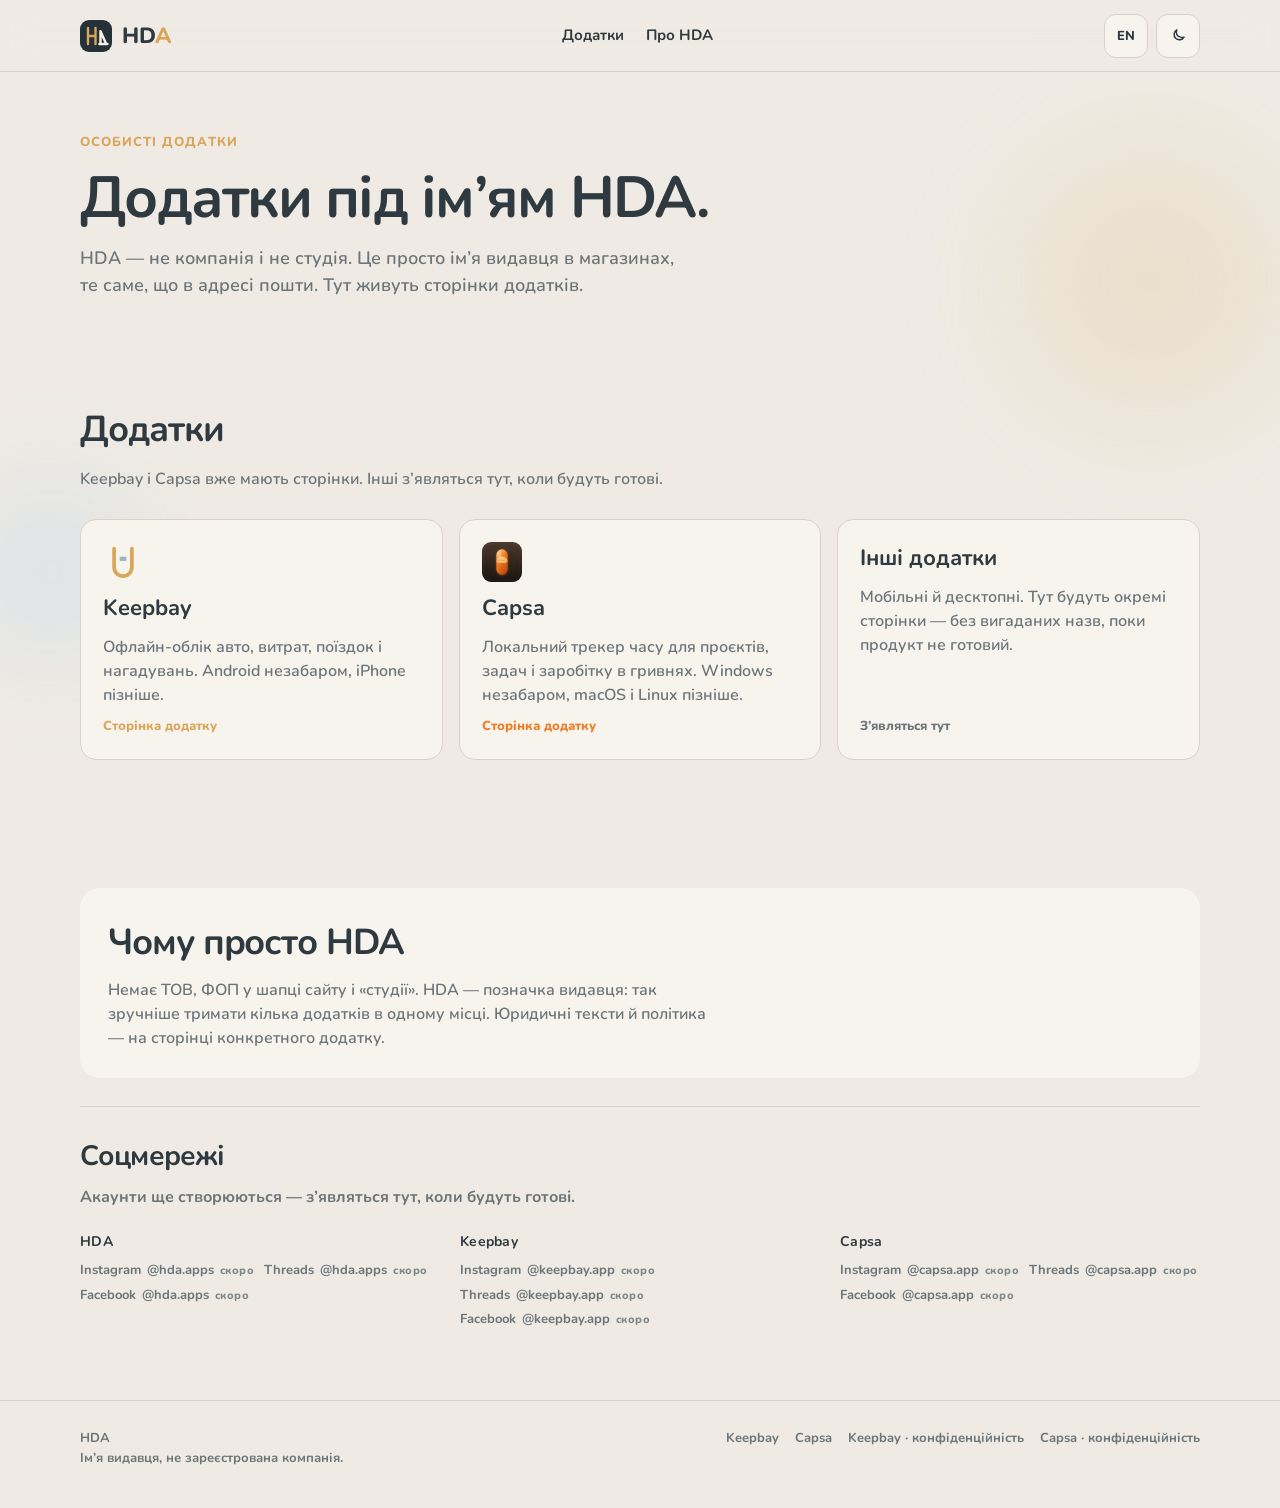
==== commit 42961e65: "update seo" ====
--- a/index.html
+++ b/index.html
@@ -8,14 +8,37 @@
       name="description"
       content="HDA — ім’я видавця особистих додатків. Не компанія і не студія. Keepbay, Capsa і наступні додатки живуть тут."
     />
+    <meta
+      name="keywords"
+      content="HDA, Keepbay, Capsa, особисті додатки, offline apps, time tracker, vehicle log"
+    />
+    <meta name="author" content="HDA" />
+    <meta name="robots" content="index, follow" />
     <meta name="theme-color" content="#253139" />
-    <meta property="og:title" content="HDA" />
+    <link rel="canonical" href="https://dmitryguzov.github.io/hda.github.io/" />
+    <meta property="og:site_name" content="HDA" />
+    <meta property="og:locale" content="uk_UA" />
+    <meta property="og:locale:alternate" content="en_US" />
+    <meta property="og:type" content="website" />
+    <meta property="og:url" content="https://dmitryguzov.github.io/hda.github.io/" />
+    <meta property="og:title" content="HDA — особисті додатки" />
     <meta
       property="og:description"
       content="Особисті додатки під ім’ям HDA. Не компанія, не студія — лише видавець у магазині. Keepbay і Capsa."
     />
-    <meta property="og:type" content="website" />
+    <meta property="og:image" content="https://dmitryguzov.github.io/hda.github.io/assets/og-hda.png" />
+    <meta property="og:image:width" content="1200" />
+    <meta property="og:image:height" content="630" />
+    <meta property="og:image:alt" content="HDA — особисті додатки" />
+    <meta name="twitter:card" content="summary_large_image" />
+    <meta name="twitter:title" content="HDA — особисті додатки" />
+    <meta
+      name="twitter:description"
+      content="Особисті додатки під ім’ям HDA. Keepbay і Capsa."
+    />
+    <meta name="twitter:image" content="https://dmitryguzov.github.io/hda.github.io/assets/og-hda.png" />
     <link rel="icon" href="assets/hda-mark.svg" type="image/svg+xml" />
+    <link rel="apple-touch-icon" href="assets/apple-touch-hda.png" />
     <link rel="preconnect" href="https://fonts.googleapis.com" />
     <link rel="preconnect" href="https://fonts.gstatic.com" crossorigin />
     <link
@@ -23,6 +46,30 @@
       rel="stylesheet"
     />
     <link rel="stylesheet" href="css/style.css" />
+    <link rel="manifest" href="site.webmanifest" />
+    <script type="application/ld+json">
+      {
+        "@context": "https://schema.org",
+        "@graph": [
+          {
+            "@type": "WebSite",
+            "name": "HDA",
+            "url": "https://dmitryguzov.github.io/hda.github.io/",
+            "description": "HDA — ім’я видавця особистих додатків. Keepbay, Capsa і наступні додатки.",
+            "inLanguage": ["uk", "en"],
+            "publisher": { "@id": "https://dmitryguzov.github.io/hda.github.io/#publisher" }
+          },
+          {
+            "@type": "Organization",
+            "@id": "https://dmitryguzov.github.io/hda.github.io/#publisher",
+            "name": "HDA",
+            "url": "https://dmitryguzov.github.io/hda.github.io/",
+            "logo": "https://dmitryguzov.github.io/hda.github.io/assets/hda-mark.svg",
+            "description": "Publisher name for personal apps — not a registered company."
+          }
+        ]
+      }
+    </script>
   </head>
   <body class="page-v2" data-page="hub">
     <a class="skip" href="#main">Skip</a>
@@ -54,8 +101,8 @@
     <nav class="mobile-nav" id="mobile-nav" aria-hidden="true">
       <a href="#apps" data-i18n="hub.apps">Додатки</a>
       <a href="#about" data-i18n="hub.about">Про HDA</a>
-      <a href="keepbay/index.html">Keepbay</a>
-      <a href="capsa/index.html">Capsa</a>
+      <a href="keepbay/">Keepbay</a>
+      <a href="capsa/">Capsa</a>
     </nav>
 
     <main id="main">
@@ -78,14 +125,14 @@
             <p data-i18n="hub.appsLead">Keepbay і Capsa вже мають сторінки. Інші з’являться тут, коли будуть готові.</p>
           </div>
           <div class="app-grid">
-            <a class="app-card reveal" href="keepbay/index.html">
-              <img src="assets/keepbay-mark.svg" alt="" />
+            <a class="app-card reveal" href="keepbay/">
+              <img src="assets/keepbay-mark.svg" alt="Keepbay" />
               <h3>Keepbay</h3>
               <p data-i18n="hub.keepbayBody">Офлайн-облік авто, витрат, поїздок і нагадувань. Android незабаром, iPhone пізніше.</p>
               <span class="app-card-cta" data-i18n="hub.keepbayCta">Сторінка додатку</span>
             </a>
-            <a class="app-card is-capsa reveal" href="capsa/index.html" style="--d: 0.06s">
-              <img src="assets/capsa-mark.svg" alt="" />
+            <a class="app-card is-capsa reveal" href="capsa/" style="--d: 0.06s">
+              <img src="assets/capsa-mark.svg" alt="Capsa" />
               <h3>Capsa</h3>
               <p data-i18n="hub.capsaBody">Локальний трекер часу для проєктів, задач і заробітку в гривнях. Windows незабаром, macOS і Linux пізніше.</p>
               <span class="app-card-cta" data-i18n="hub.capsaCta">Сторінка додатку</span>
@@ -109,6 +156,24 @@
               </p>
             </div>
           </div>
+          <div class="social-panel reveal" style="--d: 0.06s">
+            <h2 data-i18n="hub.socialTitle">Соцмережі</h2>
+            <p data-i18n="hub.socialLead">Акаунти ще створюються — з’являться тут, коли будуть готові.</p>
+            <div class="social-brands">
+              <div class="social-brand">
+                <strong>HDA</strong>
+                <nav class="social-links" data-social="hda" aria-label="HDA"></nav>
+              </div>
+              <div class="social-brand">
+                <strong>Keepbay</strong>
+                <nav class="social-links" data-social="keepbay" aria-label="Keepbay"></nav>
+              </div>
+              <div class="social-brand">
+                <strong>Capsa</strong>
+                <nav class="social-links" data-social="capsa" aria-label="Capsa"></nav>
+              </div>
+            </div>
+          </div>
         </div>
       </section>
     </main>
@@ -120,8 +185,8 @@
           <div data-i18n="hub.footerNote">Ім’я видавця, не зареєстрована компанія.</div>
         </div>
         <div class="footer-links">
-          <a href="keepbay/index.html">Keepbay</a>
-          <a href="capsa/index.html">Capsa</a>
+          <a href="keepbay/">Keepbay</a>
+          <a href="capsa/">Capsa</a>
           <a href="keepbay/privacy.html" data-i18n="hub.keepbayPrivacy">Keepbay · конфіденційність</a>
           <a href="capsa/privacy.html" data-i18n="hub.capsaPrivacy">Capsa · конфіденційність</a>
         </div>
--- a/css/style.css
+++ b/css/style.css
@@ -1811,6 +1811,97 @@
   gap: 16px;
 }
 
+.social-panel {
+  margin-top: 28px;
+  padding: 28px 0 8px;
+  border-top: 1px solid var(--border);
+}
+
+.social-panel h2 {
+  margin: 0 0 8px;
+  font-size: clamp(22px, 3vw, 28px);
+}
+
+.social-panel > p {
+  margin: 0 0 22px;
+  color: var(--muted);
+  font-weight: 700;
+  max-width: 52ch;
+}
+
+.social-brands {
+  display: grid;
+  gap: 20px;
+  grid-template-columns: repeat(auto-fit, minmax(200px, 1fr));
+}
+
+.social-brand strong {
+  display: block;
+  margin-bottom: 10px;
+  color: var(--on-surface);
+  font-size: 14px;
+  letter-spacing: 0.02em;
+}
+
+.social-links {
+  display: flex;
+  flex-wrap: wrap;
+  gap: 8px 10px;
+  align-items: center;
+}
+
+.social-links-footer {
+  margin-top: 14px;
+}
+
+.social-link {
+  display: inline-flex;
+  align-items: baseline;
+  gap: 6px;
+  padding: 0;
+  border: 0;
+  background: none;
+  color: var(--on-surface);
+  text-decoration: none;
+  font: inherit;
+  font-size: 13px;
+  font-weight: 700;
+  line-height: 1.3;
+}
+
+.social-link:hover,
+.social-link:focus-visible {
+  color: var(--gold);
+}
+
+.social-link .social-network {
+  color: inherit;
+}
+
+.social-link .social-handle {
+  color: var(--muted);
+  font-weight: 700;
+}
+
+.social-link .social-soon {
+  color: var(--muted);
+  font-size: 11px;
+  font-weight: 800;
+  text-transform: lowercase;
+  letter-spacing: 0.04em;
+  opacity: 0.85;
+}
+
+.social-link.is-soon {
+  color: var(--muted);
+  cursor: default;
+  pointer-events: none;
+}
+
+.social-link.is-soon .social-network {
+  color: var(--muted);
+}
+
 .legal {
   padding: 40px 0 80px;
 }
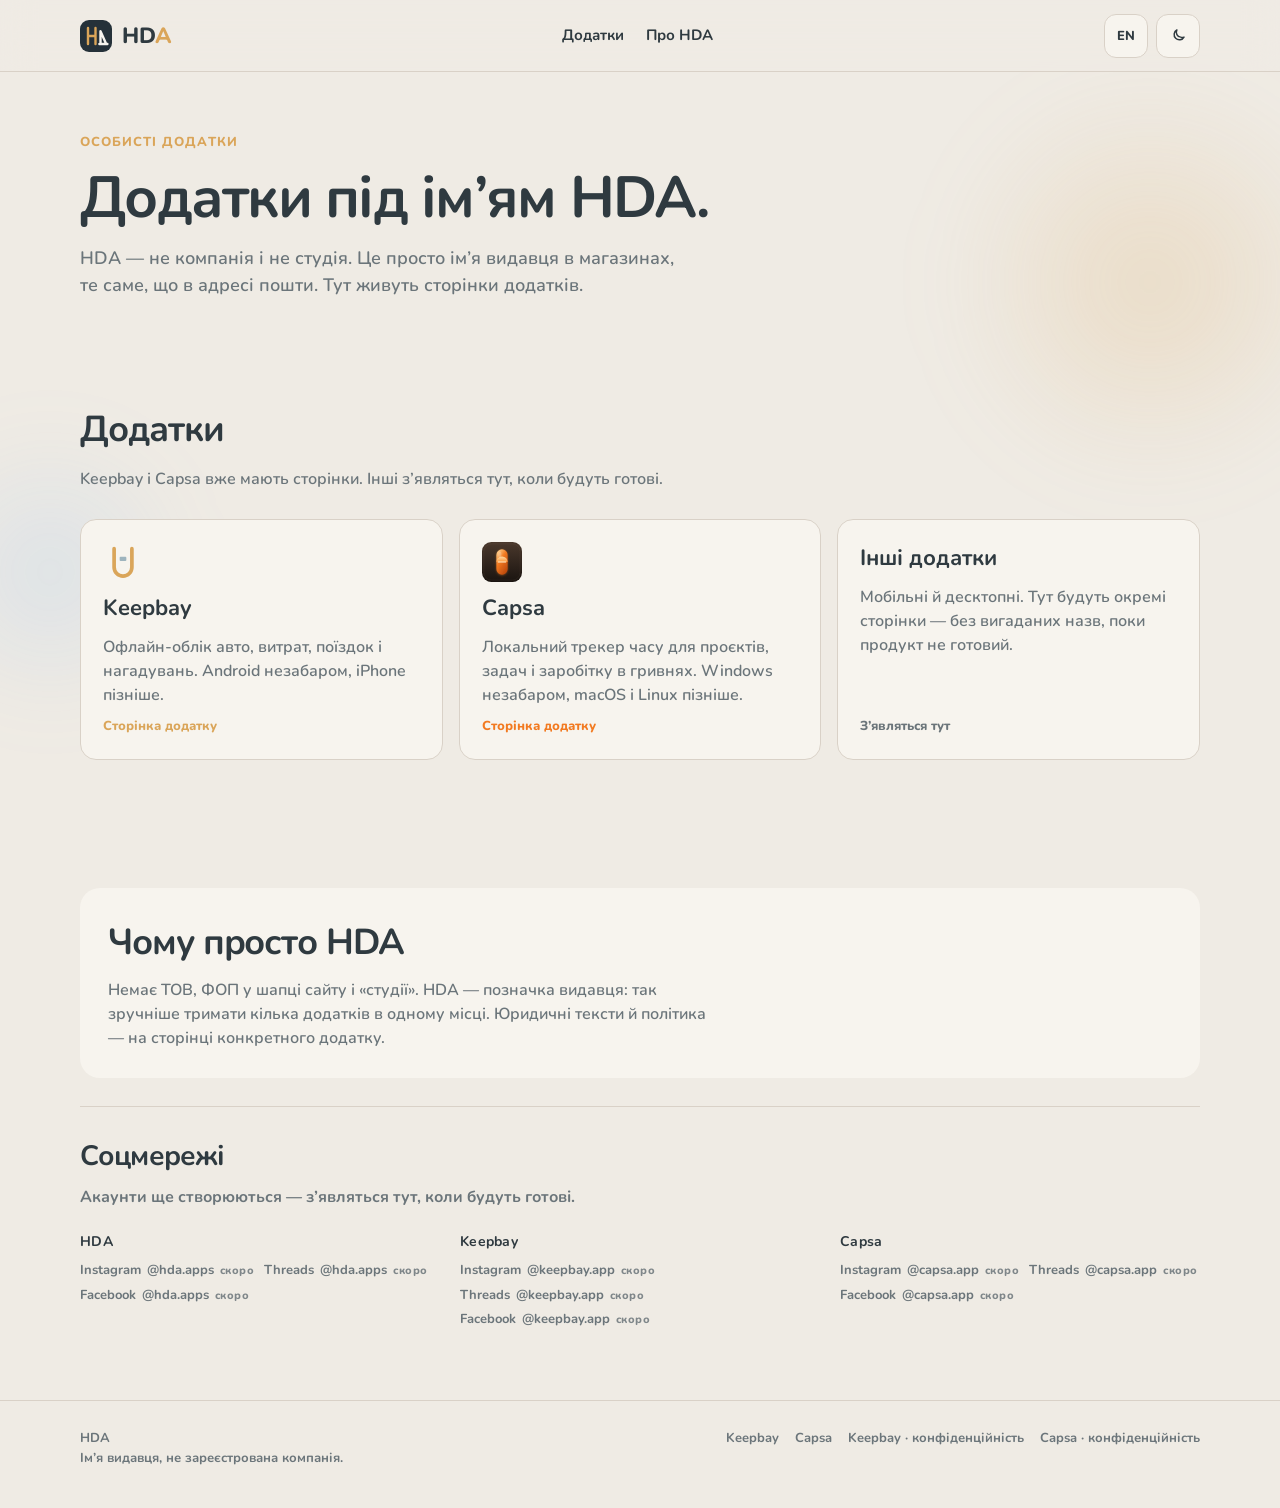
==== commit d1746ca3: "added preparing to deploy" ====
--- a/index.html
+++ b/index.html
@@ -13,7 +13,7 @@
       content="HDA, Keepbay, Capsa, особисті додатки, offline apps, time tracker, vehicle log"
     />
     <meta name="author" content="HDA" />
-    <meta name="robots" content="index, follow" />
+    <meta name="robots" content="noindex, nofollow" />
     <meta name="theme-color" content="#253139" />
     <link rel="canonical" href="https://dmitryguzov.github.io/hda.github.io/" />
     <meta property="og:site_name" content="HDA" />
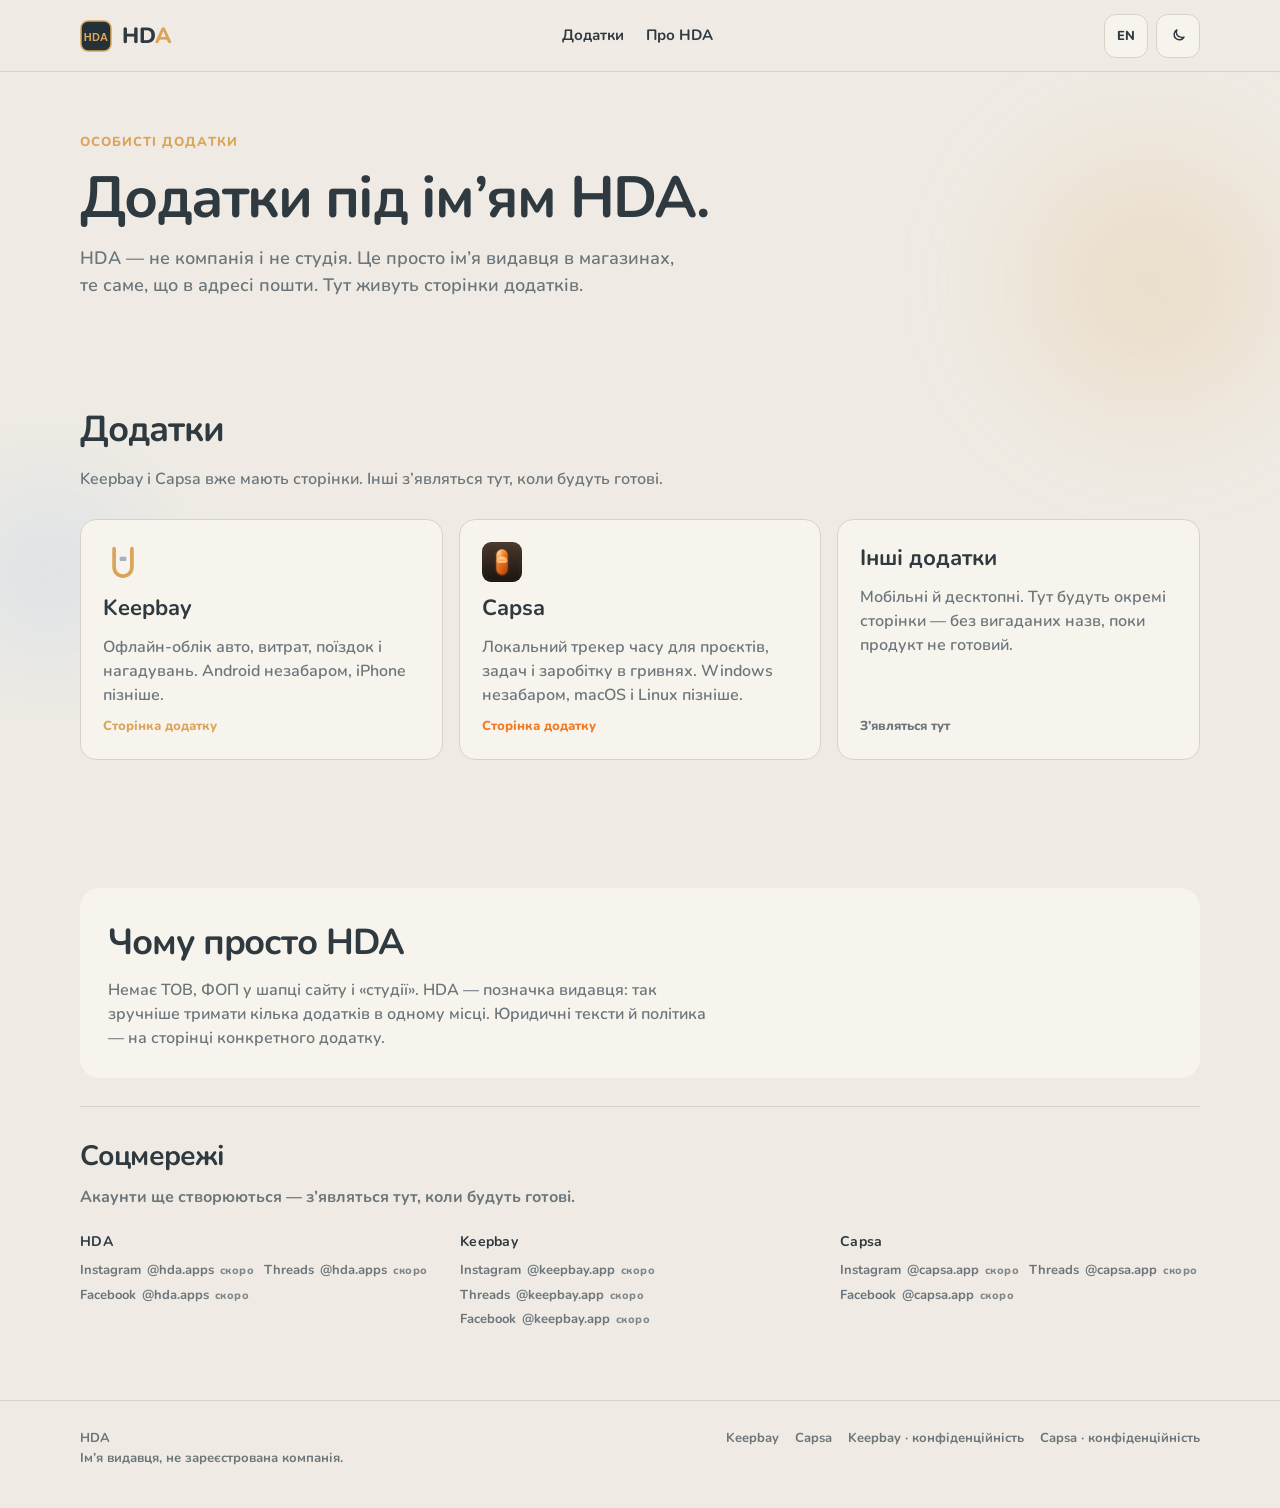
==== commit 7f4dc7ae: "update logo" ====
--- a/index.html
+++ b/index.html
@@ -37,6 +37,8 @@
       content="Особисті додатки під ім’ям HDA. Keepbay і Capsa."
     />
     <meta name="twitter:image" content="https://dmitryguzov.github.io/hda.github.io/assets/og-hda.png" />
+    <link rel="icon" href="assets/favicon-hda.png" type="image/png" sizes="32x32" />
+    <link rel="icon" href="assets/favicon-hda-16.png" type="image/png" sizes="16x16" />
     <link rel="icon" href="assets/hda-mark.svg" type="image/svg+xml" />
     <link rel="apple-touch-icon" href="assets/apple-touch-hda.png" />
     <link rel="preconnect" href="https://fonts.googleapis.com" />
--- a/css/style.css
+++ b/css/style.css
@@ -2347,20 +2347,6 @@
   }
 }
 
-.brand img {
-  animation: mark-tilt 7s ease-in-out infinite;
-}
-
-@keyframes mark-tilt {
-  0%,
-  100% {
-    transform: rotate(0deg);
-  }
-  50% {
-    transform: rotate(-8deg);
-  }
-}
-
 .btn-shine {
   position: relative;
   overflow: hidden;
@@ -2673,7 +2659,6 @@
   .desk-float,
   .mock-photo img,
   .pulse,
-  .brand img,
   .btn-shine::after,
   .badge-shine::after,
   .plan.pro,
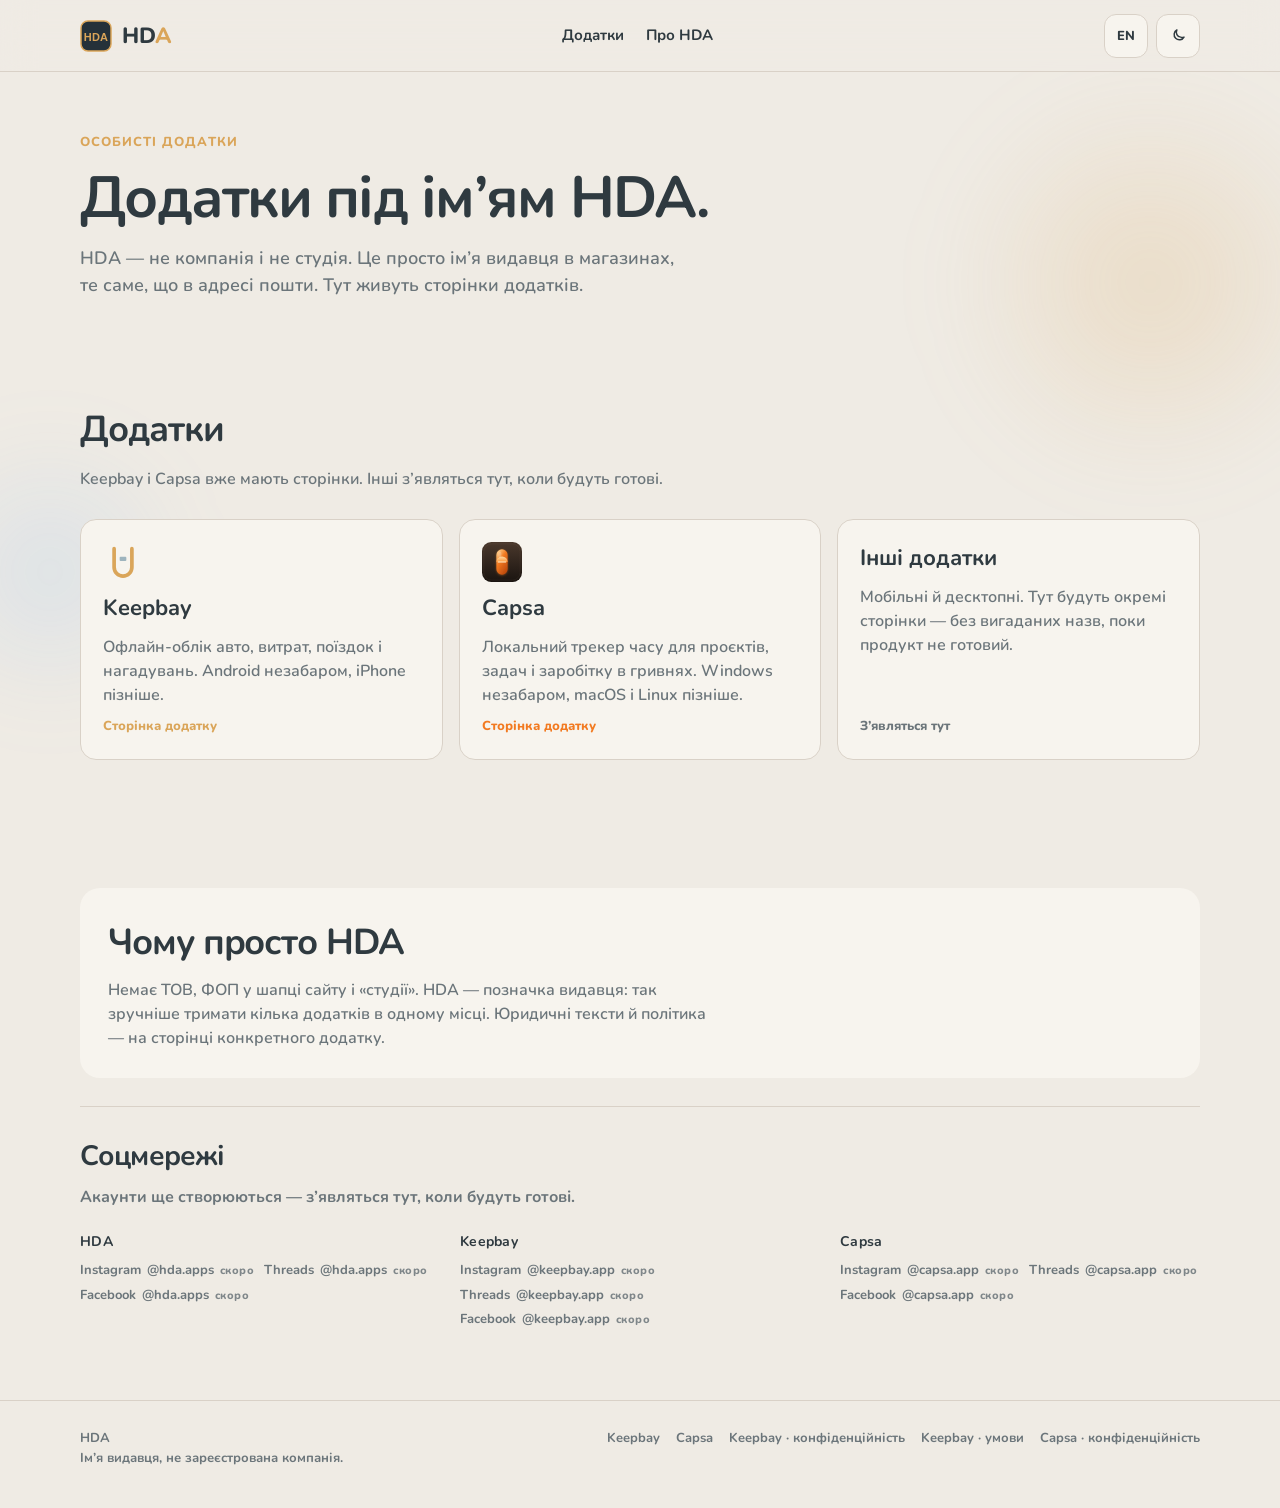
==== commit 66292308: "added terms for keepbay app. update home app keepbay images." ====
--- a/index.html
+++ b/index.html
@@ -190,6 +190,7 @@
           <a href="keepbay/">Keepbay</a>
           <a href="capsa/">Capsa</a>
           <a href="keepbay/privacy.html" data-i18n="hub.keepbayPrivacy">Keepbay · конфіденційність</a>
+          <a href="keepbay/terms.html" data-i18n="hub.keepbayTerms">Keepbay · умови</a>
           <a href="capsa/privacy.html" data-i18n="hub.capsaPrivacy">Capsa · конфіденційність</a>
         </div>
       </div>
--- a/css/style.css
+++ b/css/style.css
@@ -627,12 +627,58 @@
   height: 20px;
 }
 
+.g-main {
+  display: flex;
+  align-items: flex-start;
+  gap: 8px;
+}
+
+.g-copy {
+  min-width: 0;
+  flex: 1;
+}
+
+.g-title {
+  display: block;
+  font-size: 12px;
+  font-weight: 800;
+  line-height: 1.2;
+}
+
+.g-card.is-on .g-title {
+  color: var(--gold);
+}
+
 .g-thumb {
-  width: 44px;
-  height: 36px;
-  border-radius: 8px;
+  width: 64px;
+  height: 46px;
+  border-radius: 10px;
   object-fit: cover;
   flex-shrink: 0;
+}
+
+.g-side {
+  display: grid;
+  gap: 4px;
+  flex-shrink: 0;
+}
+
+.g-mini {
+  width: 20px;
+  height: 20px;
+  border-radius: 7px;
+  background: rgba(255, 255, 255, 0.05);
+  color: var(--muted);
+  display: grid;
+  place-items: center;
+  font-size: 12px;
+  font-weight: 800;
+  line-height: 1;
+}
+
+.g-mini svg {
+  width: 12px;
+  height: 12px;
 }
 
 .g-head b {
@@ -668,9 +714,15 @@
   color: #4caf7a;
 }
 
-.g-chip.car {
-  background: rgba(218, 165, 89, 0.2);
-  color: var(--gold);
+.g-chip.car,
+.g-chip.gear {
+  background: rgba(90, 150, 210, 0.22);
+  color: #8ec0ea;
+}
+
+.g-chip.cvt {
+  background: rgba(150, 110, 200, 0.28);
+  color: #d2b4f0;
 }
 
 .g-chip.scooter {
@@ -691,10 +743,14 @@
 }
 
 .g-plate {
-  margin: 4px 0 0 44px;
+  margin: 3px 0 0;
   color: var(--gold);
   font-size: 11px;
   font-weight: 800;
+}
+
+.g-stat.is-now b {
+  color: var(--gold);
 }
 
 .g-stats {
@@ -712,6 +768,11 @@
 
 html[data-theme="light"] .g-stat {
   background: rgba(47, 58, 64, 0.06);
+}
+
+html[data-theme="light"] .g-mini,
+html[data-theme="light"] .pro-badge {
+  background: rgba(47, 58, 64, 0.08);
 }
 
 .g-stat span {
@@ -748,11 +809,39 @@
   font-weight: 700;
 }
 
+.act-filters {
+  display: flex;
+  align-items: flex-start;
+  gap: 6px;
+  margin-bottom: 8px;
+}
+
 .act-chips {
   display: flex;
   gap: 6px;
   overflow: clip;
-  margin-bottom: 8px;
+  flex: 1;
+  min-width: 0;
+  margin: 0;
+}
+
+.act-chip svg {
+  width: 12px;
+  height: 12px;
+  flex-shrink: 0;
+}
+
+.act-alltypes {
+  flex-shrink: 0;
+  padding-top: 7px;
+  color: var(--gold);
+  font-size: 10px;
+  font-weight: 800;
+  white-space: nowrap;
+}
+
+.act-field .act-find {
+  margin-left: auto;
 }
 
 .act-chip {
@@ -784,7 +873,7 @@
   padding: 9px 10px;
   margin-bottom: 7px;
   display: grid;
-  grid-template-columns: 28px 1fr auto;
+  grid-template-columns: 32px 1fr;
   gap: 8px;
   align-items: start;
 }
@@ -808,8 +897,23 @@
 }
 
 .act-ico.bolt {
+  background: rgba(218, 165, 89, 0.2);
+  color: var(--gold);
+}
+
+.act-ico.fuel {
   background: rgba(232, 140, 48, 0.2);
   color: #e08c38;
+}
+
+.act-ico.toll {
+  background: rgba(80, 140, 210, 0.2);
+  color: #7eb6e8;
+}
+
+.act-ico svg {
+  width: 16px;
+  height: 16px;
 }
 
 .act-card strong {
@@ -817,13 +921,32 @@
   font-size: 12px;
 }
 
-.act-tags {
-  display: flex;
+.act-line {
+  display: flex;
+  align-items: center;
   gap: 6px;
-  margin-top: 3px;
+}
+
+.act-line strong {
+  flex: 1;
+  min-width: 0;
+}
+
+.act-line .mock-go {
+  font-size: 16px;
+}
+
+.act-foot {
+  display: flex;
+  align-items: center;
+  gap: 5px;
+  margin-top: 4px;
 }
 
 .act-tag {
+  display: inline-flex;
+  align-items: center;
+  gap: 3px;
   font-size: 9px;
   font-weight: 800;
   color: var(--muted);
@@ -833,11 +956,50 @@
   color: #4caf7a;
 }
 
+.act-tag.ok i {
+  width: 6px;
+  height: 6px;
+  border-radius: 50%;
+  background: #4caf7a;
+}
+
+.act-tag.kind {
+  padding: 1px 6px;
+  border-radius: 7px;
+}
+
+.act-tag.kind.fuel {
+  background: rgba(232, 140, 48, 0.18);
+  color: #e08c38;
+}
+
+.act-tag.kind.wash {
+  background: rgba(80, 160, 210, 0.18);
+  color: #7eb6e8;
+}
+
+.act-tag.kind.park {
+  background: rgba(80, 180, 160, 0.18);
+  color: #6ec4b0;
+}
+
+.act-tag.kind.toll {
+  background: rgba(80, 140, 210, 0.18);
+  color: #7eb6e8;
+}
+
+.act-tag.kind.service {
+  background: rgba(218, 165, 89, 0.2);
+  color: var(--gold);
+}
+
 .act-cost {
+  display: block;
+  margin-top: 2px;
   color: var(--gold);
-  font-size: 12px;
-  font-weight: 800;
-  text-align: right;
+  font-size: 11px;
+  font-weight: 800;
+  text-align: left;
 }
 
 .act-when {
@@ -852,16 +1014,13 @@
   position: absolute;
   right: 14px;
   bottom: 78px;
-  height: 36px;
-  padding: 0 12px;
-  border-radius: 18px;
+  width: 40px;
+  height: 40px;
+  border-radius: 14px;
   background: var(--gold);
   color: var(--on-gold);
-  font-size: 11px;
-  font-weight: 800;
-  display: inline-flex;
-  align-items: center;
-  gap: 5px;
+  display: grid;
+  place-items: center;
   z-index: 2;
 }
 
@@ -870,10 +1029,102 @@
   position: relative;
   margin: 0 0 4px;
   overflow: clip;
-  background:
-    radial-gradient(circle at 28% 42%, #cbb98a 0 9%, transparent 10%),
-    radial-gradient(circle at 62% 58%, #b7c48a 0 14%, transparent 15%),
-    linear-gradient(160deg, #8a9a68 0%, #6f7f52 48%, #8b7a55 100%);
+  background: #eceae4;
+}
+
+.svc-map-bg {
+  position: absolute;
+  inset: 0;
+  width: 100%;
+  height: 100%;
+  object-fit: cover;
+}
+
+.svc-gps,
+.svc-osm {
+  position: absolute;
+  z-index: 2;
+  top: 8px;
+}
+
+.svc-gps {
+  left: 8px;
+  display: inline-flex;
+  align-items: center;
+  gap: 4px;
+  max-width: 72%;
+  padding: 4px 8px;
+  border-radius: 999px;
+  background: #fff;
+  color: #e15b64;
+  font-size: 9px;
+  font-weight: 800;
+  line-height: 1.1;
+  box-shadow: 0 6px 14px rgba(0, 0, 0, 0.12);
+}
+
+.svc-gps svg {
+  width: 12px;
+  height: 12px;
+  flex-shrink: 0;
+}
+
+.svc-osm {
+  right: 8px;
+  padding: 2px 6px;
+  border-radius: 8px;
+  background: rgba(255, 255, 255, 0.88);
+  color: #66707a;
+  font-size: 7px;
+  font-weight: 700;
+}
+
+.svc-tools {
+  position: absolute;
+  z-index: 2;
+  bottom: 14px;
+  display: grid;
+  gap: 8px;
+}
+
+.svc-tools.left { left: 8px; }
+.svc-tools.right { right: 8px; }
+
+.svc-btn {
+  position: relative;
+  width: 32px;
+  height: 32px;
+  border-radius: 10px;
+  background: #fff;
+  color: #2c333b;
+  display: grid;
+  place-items: center;
+  box-shadow: 0 6px 14px rgba(0, 0, 0, 0.16);
+}
+
+.svc-btn svg {
+  width: 16px;
+  height: 16px;
+}
+
+.svc-btn.is-clock {
+  outline: 2px solid #e0a15a;
+}
+
+.svc-badge {
+  position: absolute;
+  top: -6px;
+  right: -6px;
+  min-width: 14px;
+  height: 14px;
+  padding: 0 3px;
+  border-radius: 99px;
+  background: #e07a3a;
+  color: #fff;
+  font-size: 8px;
+  font-weight: 800;
+  line-height: 14px;
+  text-align: center;
 }
 
 html[data-theme="light"] .mock-map {
@@ -978,13 +1229,18 @@
 .set-ava {
   width: 36px;
   height: 36px;
-  border-radius: 50%;
-  background: #d9c6ea;
-  color: #5b4670;
+  border-radius: 12px;
+  background: #12181c;
   display: grid;
   place-items: center;
-  font-size: 16px;
-  font-weight: 800;
+  flex-shrink: 0;
+  padding: 6px;
+}
+
+.set-ava img {
+  width: 100%;
+  height: 100%;
+  object-fit: contain;
 }
 
 .set-user b {
@@ -996,9 +1252,9 @@
   display: inline-block;
   margin-top: 3px;
   padding: 1px 7px;
-  border-radius: 99px;
-  border: 1px solid var(--gold);
-  color: var(--gold);
+  border-radius: 8px;
+  background: rgba(255, 255, 255, 0.08);
+  color: var(--muted);
   font-size: 8px;
   font-weight: 800;
   letter-spacing: 0.04em;
@@ -1092,7 +1348,7 @@
 .mock-avatar {
   width: 34px;
   height: 34px;
-  border-radius: 50%;
+  border-radius: 8px;
   object-fit: cover;
   flex-shrink: 0;
   background: var(--card);
@@ -1145,11 +1401,110 @@
   background: #1b262c;
 }
 
+.mock-photo {
+  position: relative;
+}
+
 .mock-photo img {
   width: 100%;
   height: 100%;
   object-fit: cover;
   display: block;
+}
+
+.mock-name em,
+.mock-name small {
+  display: block;
+  margin-top: 1px;
+  color: var(--muted);
+  font-style: normal;
+  font-size: 10px;
+  font-weight: 700;
+}
+
+.attn {
+  display: flex;
+  flex-wrap: wrap;
+  justify-content: center;
+  gap: 5px;
+  margin: 0 0 8px;
+}
+
+.attn-chip {
+  padding: 3px 8px;
+  border-radius: 99px;
+  background: rgba(218, 165, 89, 0.16);
+  color: var(--gold);
+  font-size: 9px;
+  font-weight: 800;
+  line-height: 1.25;
+}
+
+.attn-chip.alert {
+  background: rgba(224, 90, 96, 0.16);
+  color: #f0a0a4;
+}
+
+.mock-icon.wash {
+  background: rgba(80, 180, 190, 0.2);
+  color: #5ec4c8;
+}
+
+.mock-icon.fuel {
+  background: rgba(232, 140, 48, 0.2);
+  color: #e08c38;
+}
+
+.mock-bell {
+  position: relative;
+}
+
+.mock-bell.pulse::after {
+  content: "";
+  position: absolute;
+  top: 6px;
+  right: 6px;
+  width: 7px;
+  height: 7px;
+  border-radius: 50%;
+  background: #e08c38;
+  box-shadow: 0 0 0 2px var(--card);
+}
+
+.act-foot .act-when {
+  margin: 0 0 0 auto;
+}
+
+.set-label {
+  margin: 8px 4px 4px;
+  color: var(--muted);
+  font-size: 10px;
+  font-weight: 800;
+}
+
+.set-group {
+  background: var(--card);
+  border-radius: 14px;
+  overflow: hidden;
+  margin-bottom: 2px;
+}
+
+.set-group .set-row {
+  margin: 0;
+  border-radius: 0;
+  background: transparent;
+  border-top: 1px solid var(--border);
+}
+
+.set-group .set-row:first-child {
+  border-top: 0;
+}
+
+.set-val {
+  margin-left: auto;
+  color: var(--muted);
+  font-size: 11px;
+  font-weight: 800;
 }
 
 .mock-segment {
@@ -1335,12 +1690,9 @@
   --nav-ico: url("../assets/nav/garage-icon-active.svg");
 }
 
-.mock-nav .nav-actions {
+.mock-nav .nav-actions,
+.mock-nav .on .nav-actions {
   --nav-ico: url("../assets/nav/repair.svg");
-}
-
-.mock-nav .on .nav-actions {
-  --nav-ico: url("../assets/nav/repair-fill.svg");
 }
 
 .mock-nav .nav-map {
@@ -1364,14 +1716,19 @@
 }
 
 .mock-nav .dot::after {
-  content: "";
+  content: "2";
   position: absolute;
-  top: -1px;
-  right: -2px;
-  width: 6px;
-  height: 6px;
+  top: -2px;
+  right: -4px;
+  width: 14px;
+  height: 14px;
+  border-radius: 50%;
   background: #ff3b30;
-  border-radius: 50%;
+  color: #fff;
+  font-size: 8px;
+  font-weight: 800;
+  line-height: 14px;
+  text-align: center;
 }
 
 .section {
@@ -1570,6 +1927,19 @@
   margin: 0;
   color: var(--muted);
   font-weight: 600;
+}
+
+.privacy-actions {
+  display: flex;
+  flex-wrap: wrap;
+  gap: 10px;
+  justify-content: flex-end;
+}
+
+@media (max-width: 960px) {
+  .privacy-actions {
+    justify-content: flex-start;
+  }
 }
 
 .plans {
@@ -2719,3 +3089,4 @@
     grid-template-columns: 1fr;
   }
 }
+
